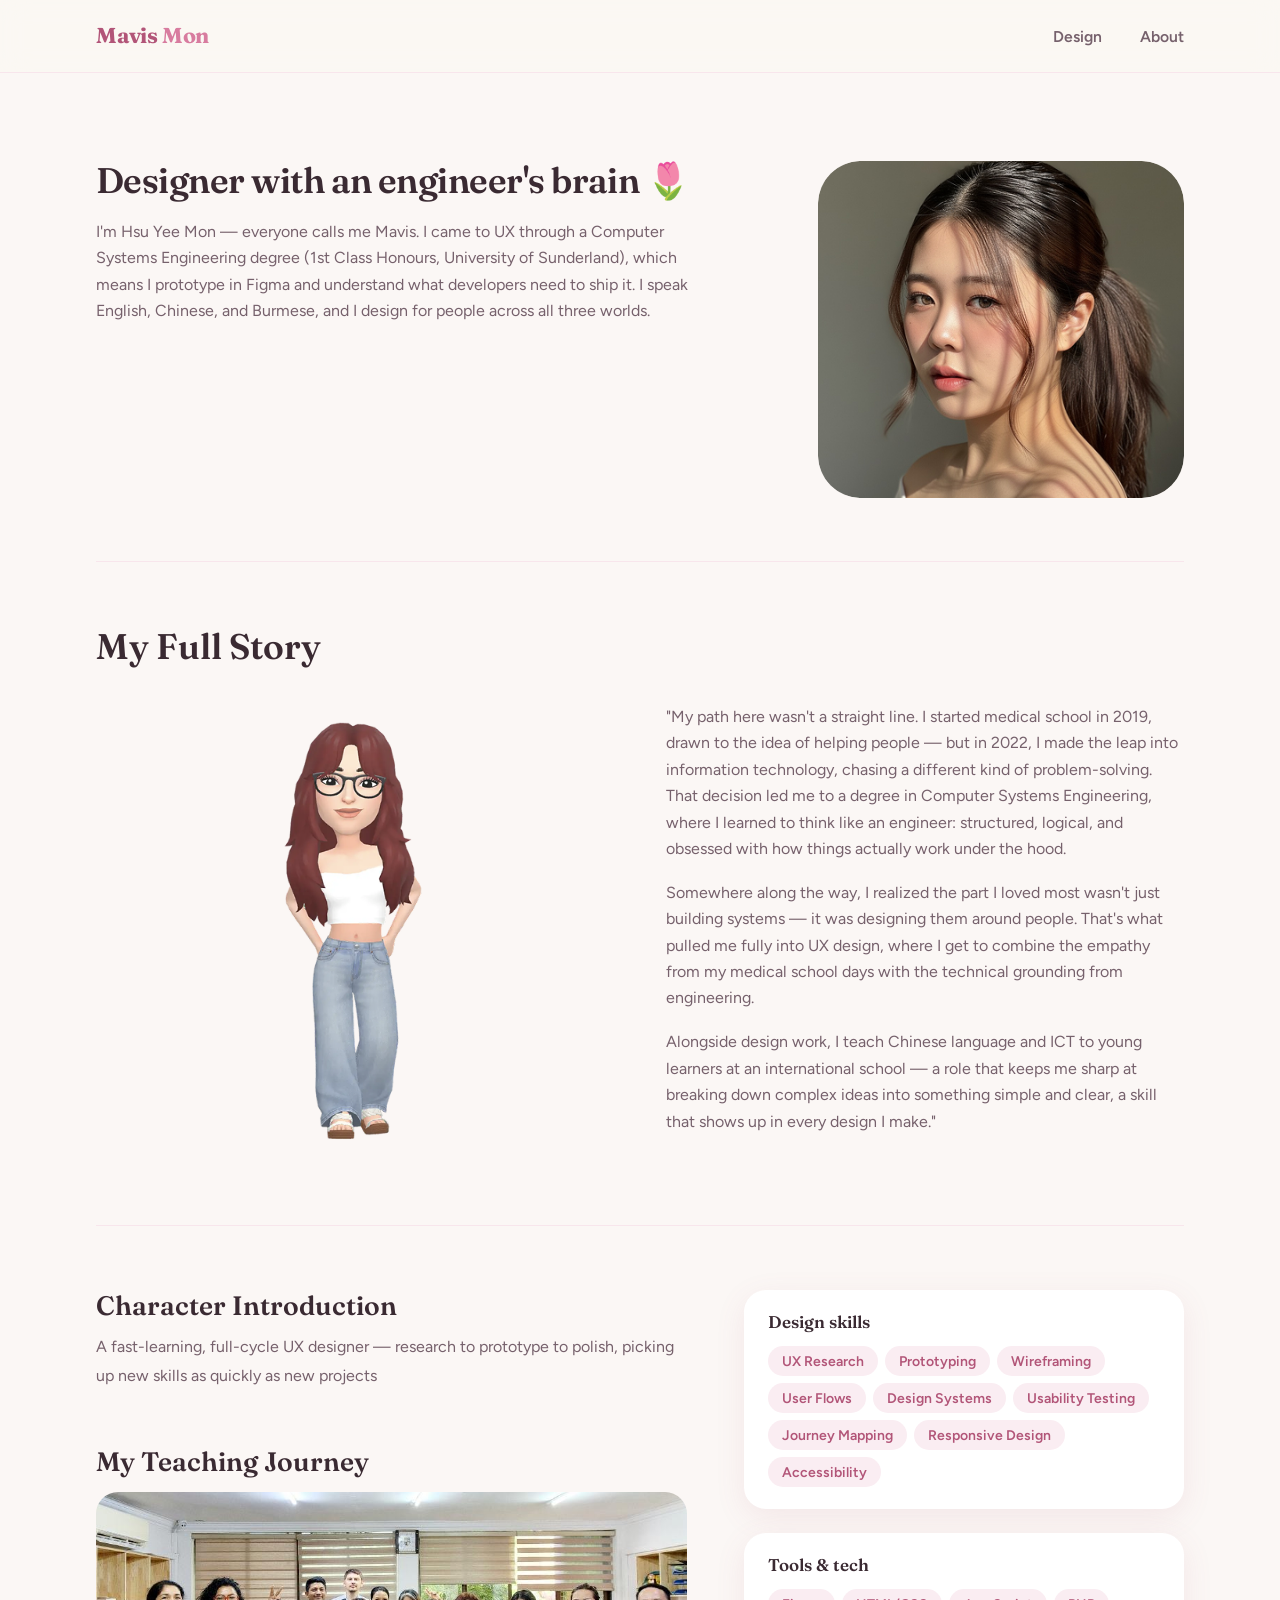
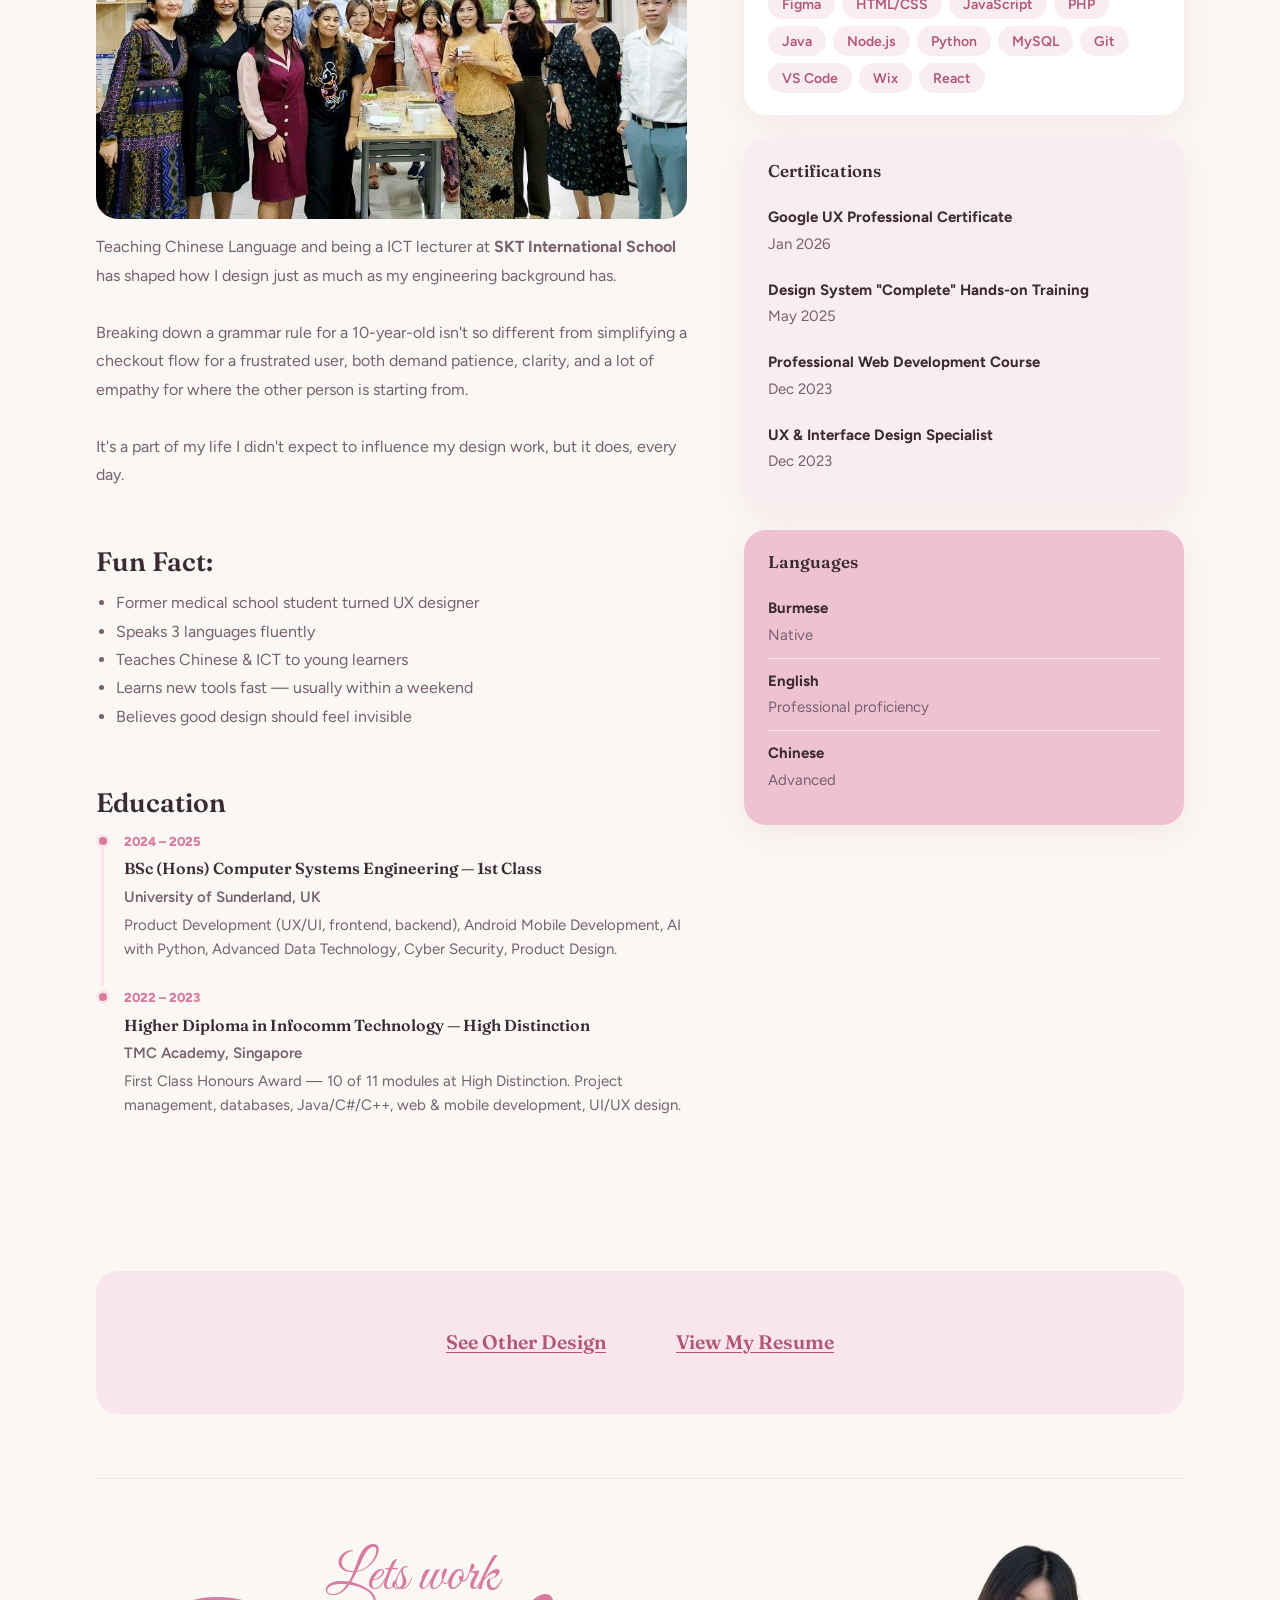
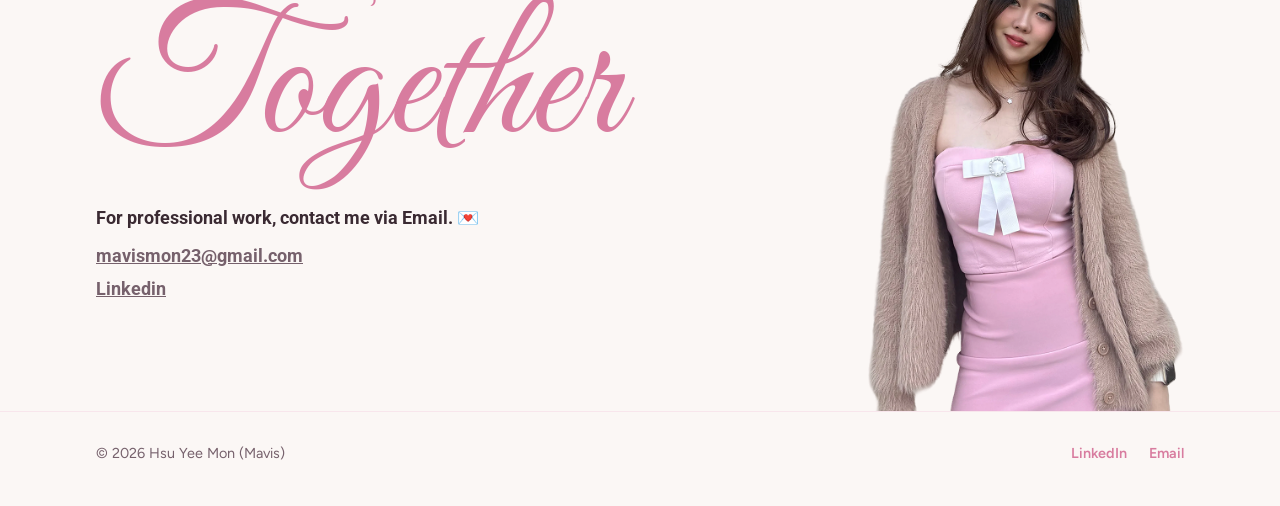
==== about.html @ c31c1e3d "Initial commit of portfolio site Case studies for Daily Bloom, GDS apprenticeship, K-popper Palace, " ====
<!DOCTYPE html>
<html lang="en">
<head>
<meta charset="UTF-8">
<meta name="viewport" content="width=device-width, initial-scale=1">
<title>About — Hsu Yee Mon (Mavis)</title>
<meta name="description" content="The full story of Hsu Yee Mon (Mavis) — a UX designer with an engineer's brain who teaches Chinese and ICT and designs for people across three languages.">
<link rel="preconnect" href="https://fonts.googleapis.com">
<link rel="preconnect" href="https://fonts.gstatic.com" crossorigin>
<link href="https://fonts.googleapis.com/css2?family=Fraunces:opsz,wght@9..144,500;9..144,600;9..144,700&family=Figtree:wght@400;500;600;700;800&family=Roboto:wght@400;700&family=Pinyon+Script&family=Great+Vibes&display=swap" rel="stylesheet">
<link rel="stylesheet" href="style.css">
<style>
/* ── tokens ───────────────────────────────────────── */
:root {
  --rose:       #D87C9F;
  --rose-dark:  #B25578;
  --rose-soft:  #F8E6EC;
  --rose-pale:  #FAEDF2;
  --rose-mid:   #EFC2D3;
  --ink:        #3A2A32;
  --muted:      #76616C;
  --cream:      #FBF7F5;
}
body { background: var(--cream); }

/* ── layout wrapper — matches nav-inner padding ───── */
.aw { max-width: 1440px; margin: 0 auto; padding: 0 96px; }
@media (max-width: 900px) { .aw { padding-left: 40px; padding-right: 40px; } }
@media (max-width: 640px) { .aw { padding-left: 22px; padding-right: 22px; } }

/* ── hero ─────────────────────────────────────────── */
.hero {
  display: grid;
  grid-template-columns: 1fr auto;
  gap: clamp(28px, 5vw, 72px);
  align-items: start;
  padding: clamp(40px, 7vw, 88px) 0 clamp(36px, 5vw, 64px);
}
.hero h1 {
  font-family: Fraunces, serif;
  font-size: clamp(1.4rem, 2.78vw, 2.5rem); /* reduced one step: 40px */
  font-weight: 600;
  color: var(--ink);
  line-height: 1.12;
  margin: 0 0 18px;
}
.hero p {
  font-family: Figtree, sans-serif;
  font-size: clamp(0.9375rem, 1.25vw, 1.125rem); /* Figma: 18px */
  color: var(--muted);
  line-height: 1.65;
  max-width: 600px;
  margin: 0;
}
.hero-photo img {
  width: clamp(180px, 28.6vw, 412px); /* Figma: 412px */
  aspect-ratio: 412/379;
  object-fit: cover;
  object-position: center top;
  border-radius: clamp(20px, 3.33vw, 48px); /* Figma: 48px */
  display: block;
}

/* ── story ────────────────────────────────────────── */
.story {
  border-top: 1px solid var(--rose-soft);
  padding: clamp(36px, 5vw, 64px) 0;
}
.story h2 {
  font-family: Fraunces, serif;
  font-size: clamp(1.4rem, 2.78vw, 2.5rem); /* matches hero h1: 40px */
  font-weight: 600;
  color: var(--ink);
  margin: 0 0 clamp(20px, 3vw, 36px);
}
.story-body {
  display: grid;
  grid-template-columns: 1fr 1fr;
  gap: clamp(24px, 4vw, 60px);
  align-items: start;
}
.story-quote {
  font-family: Figtree, sans-serif;
  font-size: clamp(0.9375rem, 1.25vw, 1.125rem); /* Figma: 18px */
  color: var(--muted);
  line-height: 1.65;
}
.story-quote p { margin: 0 0 1.1em; }
.story-quote p:last-child { margin: 0; }
.story-avatar { display: flex; justify-content: center; }
.story-avatar img { width: 100%; max-width: 380px; object-fit: contain; }

/* ── two-col main ─────────────────────────────────── */
.main-cols {
  display: grid;
  grid-template-columns: 1fr 440px; /* Figma: sidebar cards 440px wide */
  gap: clamp(28px, 4.44vw, 64px);  /* Figma: ~64px gap */
  padding: clamp(36px, 5vw, 64px) 0;
  border-top: 1px solid var(--rose-soft);
  align-items: start;
}
.left-col  { display: flex; flex-direction: column; gap: clamp(32px, 4.5vw, 56px); }
.right-col { display: flex; flex-direction: column; gap: clamp(16px, 2vw, 24px); }

/* ── section headings & body ──────────────────────── */
.sh {
  font-family: Fraunces, serif;
  font-size: clamp(1.25rem, 2.08vw, 1.875rem); /* Figma: 30px */
  font-weight: 600;
  color: var(--ink);
  margin: 0 0 12px;
}
.sb {
  font-family: Figtree, sans-serif;
  font-size: clamp(0.9375rem, 1.25vw, 1.125rem); /* Figma: 18px */
  color: var(--muted);
  line-height: 1.78; /* Figma: line-height 32px / 18px = 1.78 */
}

/* ── teaching photo ───────────────────────────────── */
.teach-img {
  width: 100%;
  aspect-ratio: 736/408;
  object-fit: cover;
  border-radius: 22px;
  display: block;
  margin: 14px 0;
}

/* ── fun fact list ────────────────────────────────── */
.fun-list {
  margin: 0; padding-left: 20px; list-style: disc;
  font-family: Figtree, sans-serif;
  font-size: clamp(0.9375rem, 1.25vw, 1.125rem); /* Figma: 18px */
  color: var(--muted);
  line-height: 1.78;
}

/* ── education timeline ───────────────────────────── */
.tl { display: flex; flex-direction: column; }
.tl-row { display: flex; gap: 14px; position: relative; }
.tl-row:not(:last-child)::before {
  content: '';
  position: absolute;
  left: 5px; top: 14px;
  width: 3px; bottom: 0;
  background: var(--rose-soft);
  border-radius: 2px;
}
.tl-dot {
  flex-shrink: 0;
  width: 14px; height: 14px;
  margin-top: 3px;
  background: var(--rose);
  border: 3px solid var(--rose-soft);
  border-radius: 50%;
}
.tl-body { padding-bottom: 26px; }
.tl-year   { font-family: Figtree, sans-serif; font-size: 0.8125rem; font-weight: 800; color: var(--rose); margin-bottom: 3px; } /* Figma: 13px */
.tl-title  { font-family: Fraunces, serif; font-size: clamp(0.9375rem, 1.25vw, 1.125rem); font-weight: 600; color: var(--ink); margin-bottom: 3px; } /* Figma: 18px */
.tl-school { font-family: Figtree, sans-serif; font-size: 0.9375rem; font-weight: 600; color: var(--muted); margin-bottom: 3px; } /* Figma: 15px */
.tl-desc   { font-family: Figtree, sans-serif; font-size: 0.9375rem; color: var(--muted); line-height: 1.62; } /* Figma: 15px */

/* ── sidebar cards ────────────────────────────────── */
.card {
  background: #fff;
  box-shadow: 0 8px 30px rgba(178,85,120,.10);
  border-radius: 22px;
  padding: 22px 24px;
}
.card.pale { background: var(--rose-pale); }
.card.mid  { background: var(--rose-mid); }
.card h3 {
  font-family: Fraunces, serif;
  font-size: 1.0625rem; /* Figma: 17px */
  font-weight: 600;
  color: var(--ink); margin: 0 0 14px;
}
.chips { display: flex; flex-wrap: wrap; gap: 7px; }
.chip {
  background: var(--rose-pale);
  color: var(--rose-dark);
  font-family: Figtree, sans-serif;
  font-size: 0.875rem; /* Figma: 14px */
  font-weight: 600;
  padding: 6px 14px; border-radius: 999px;
  height: 30px; display: flex; align-items: center;
}
.card.pale .chip { background: #fff; }
.card.mid  .chip { background: rgba(255,255,255,.55); }
.clist { display: flex; flex-direction: column; }
.clist-item { padding: 10px 0; }
.clist-item:not(:last-child) { border-bottom: 1px solid var(--rose-soft); }
.clist-item .ct { font-family: Figtree, sans-serif; font-size: 0.9375rem; font-weight: 700; color: var(--ink); margin-bottom: 2px; } /* Figma: 15px */
.clist-item .cs { font-family: Figtree, sans-serif; font-size: 0.9375rem; color: var(--muted); } /* Figma: 15px */

/* ── CTA banner — Figma: underlined links, no pill buttons ── */
.cta-banner {
  display: flex; flex-wrap: wrap;
  align-items: center; justify-content: center;
  gap: clamp(32px, 5.49vw, 79px); /* Figma: 79px gap */
  background: var(--rose-soft);
  border-radius: 22px;
  padding: clamp(40px, 4.31vw, 62px) clamp(22px, 4vw, 48px); /* Figma: 62px top/bottom */
  margin: clamp(36px, 5vw, 64px) 0;
}
.cta-banner a {
  font-family: Fraunces, serif;
  font-size: clamp(1.125rem, 1.53vw, 1.375rem); /* Figma: 22px */
  font-weight: 600;
  color: var(--rose-dark);
  text-decoration: underline;
  text-underline-offset: 3px;
}
.cta-banner a:hover { opacity: .75; }

/* ── together ─────────────────────────────────────── */
.together {
  border-top: 1px solid var(--rose-soft);
  padding: clamp(36px, 5vw, 64px) 0 0;
  display: grid;
  grid-template-columns: 1fr auto;
  gap: clamp(28px, 4vw, 60px);
  align-items: start;
}
.tg-text { position: relative; min-width: 0; overflow: hidden; }
.tg-headline {
  line-height: 1;
  margin: 0 0 clamp(24px, 2.5vw, 40px);
}
/* Figma: "Lets work" at x=354, "Together" at x=94 → indent = (354-94)/1440 = 18vw */
.tg-sub {
  font-family: 'Great Vibes', 'Pinyon Script', cursive;
  font-size: clamp(2rem, 4.44vw, 4rem); /* Figma: 64px */
  color: var(--rose);
  display: block;
  margin-left: clamp(1.5rem, 18vw, 16rem);
  line-height: 1.2;
}
.tg-script {
  font-family: 'Great Vibes', 'Pinyon Script', cursive;
  font-size: clamp(4rem, 13.89vw, 12.5rem); /* Figma: 200px */
  color: var(--rose);
  display: block;
  line-height: 0.9;
}
.tg-label {
  font-family: Roboto, sans-serif;
  font-size: clamp(1rem, 1.39vw, 1.25rem); /* Figma: 20px */
  font-weight: 700; color: var(--ink); margin-bottom: 8px;
}
.tg-links { display: flex; flex-direction: column; gap: 4px; }
.tg-links a {
  font-family: Roboto, sans-serif;
  font-size: clamp(1rem, 1.39vw, 1.25rem); /* Figma: 20px */
  font-weight: 700; color: var(--muted); text-decoration: underline;
}
.tg-img { display: flex; align-items: flex-start; }
/* height-based so photo never taller than viewport; ratio 793:1057, width auto */
.tg-img img { height: clamp(320px, 52vh, 520px); width: auto; object-fit: contain; display: block; }

/* ── breakpoints ──────────────────────────────────── */
@media (max-width: 1100px) {
  .main-cols { grid-template-columns: 1fr 380px; }
}
@media (max-width: 1000px) {
  .main-cols { grid-template-columns: 1fr; }
  .right-col { flex-direction: row; flex-wrap: wrap; }
  .right-col .card { flex: 1 1 260px; }
}
@media (max-width: 760px) {
  .hero { grid-template-columns: 1fr; }
  .hero-photo { display: flex; justify-content: center; order: -1; }
  .hero-photo img { width: clamp(160px, 58vw, 260px); }
  .story-body { grid-template-columns: 1fr; }
  .story-avatar { display: flex; order: -1; }
  .story-avatar img { max-width: 220px; }
  .together { grid-template-columns: 1fr; justify-items: center; text-align: center; }
  .tg-img { display: flex; justify-content: center; }
  .tg-img img { height: auto; width: clamp(200px, 60vw, 320px); }
  .tg-sub { margin-left: 0; }
}
@media (max-width: 500px) {
  .right-col { flex-direction: column; }
  .cta-banner { flex-direction: column; gap: 20px; }
}
</style>
</head>
<body>

    <nav>
      <div class="nav-inner">
        <a class="nav-logo" href="index.html">Mavis <span>Mon</span></a>
        <ul class="nav-links">
          <li><a href="design.html">Design</a></li>
          <li><a href="about.html">About</a></li>
        </ul>
      </div>
    </nav>

<main>
<div class="aw">

  <!-- Hero -->
  <section class="hero">
    <div class="hero-text">
      <h1>Designer with an engineer's brain 🌷</h1>
      <p>I'm Hsu Yee Mon — everyone calls me Mavis. I came to UX through a Computer Systems Engineering degree (1st Class Honours, University of Sunderland), which means I prototype in Figma and understand what developers need to ship it. I speak English, Chinese, and Burmese, and I design for people across all three worlds.</p>
    </div>
    <div class="hero-photo">
      <img src="images/about/portrait.jpg" alt="Portrait of Hsu Yee Mon (Mavis)">
    </div>
  </section>

  <!-- My Full Story -->
  <section class="story">
    <h2>My Full Story</h2>
    <div class="story-body">
      <div class="story-avatar">
        <img src="images/about/avatar.png" alt="Illustrated avatar of Mavis">
      </div>
      <div class="story-quote">
        <p>"My path here wasn't a straight line. I started medical school in 2019, drawn to the idea of helping people — but in 2022, I made the leap into information technology, chasing a different kind of problem-solving. That decision led me to a degree in Computer Systems Engineering, where I learned to think like an engineer: structured, logical, and obsessed with how things actually work under the hood.</p>
        <p>Somewhere along the way, I realized the part I loved most wasn't just building systems — it was designing them around people. That's what pulled me fully into UX design, where I get to combine the empathy from my medical school days with the technical grounding from engineering.</p>
        <p>Alongside design work, I teach Chinese language and ICT to young learners at an international school — a role that keeps me sharp at breaking down complex ideas into something simple and clear, a skill that shows up in every design I make."</p>
      </div>
    </div>
  </section>

  <!-- Main two-col content -->
  <div class="main-cols">

    <!-- Left column -->
    <div class="left-col">

      <div>
        <h2 class="sh">Character Introduction</h2>
        <p class="sb">A fast-learning, full-cycle UX designer — research to prototype to polish, picking up new skills as quickly as new projects</p>
      </div>

      <div>
        <h2 class="sh">My Teaching Journey</h2>
        <img class="teach-img" src="images/about/teaching.jpg" alt="Mavis with colleagues at SKT International School">
        <p class="sb">Teaching Chinese Language and being a ICT lecturer at <strong>SKT International School</strong> has shaped how I design just as much as my engineering background has.<br><br>Breaking down a grammar rule for a 10-year-old isn't so different from simplifying a checkout flow for a frustrated user, both demand patience, clarity, and a lot of empathy for where the other person is starting from.<br><br>It's a part of my life I didn't expect to influence my design work, but it does, every day.</p>
      </div>

      <div>
        <h2 class="sh">Fun Fact:</h2>
        <ul class="fun-list">
          <li>Former medical school student turned UX designer</li>
          <li>Speaks 3 languages fluently</li>
          <li>Teaches Chinese &amp; ICT to young learners</li>
          <li>Learns new tools fast — usually within a weekend</li>
          <li>Believes good design should feel invisible</li>
        </ul>
      </div>

      <div>
        <h2 class="sh">Education</h2>
        <div class="tl">
          <div class="tl-row">
            <div class="tl-dot"></div>
            <div class="tl-body">
              <div class="tl-year">2024 – 2025</div>
              <div class="tl-title">BSc (Hons) Computer Systems Engineering — 1st Class</div>
              <div class="tl-school">University of Sunderland, UK</div>
              <div class="tl-desc">Product Development (UX/UI, frontend, backend), Android Mobile Development, AI with Python, Advanced Data Technology, Cyber Security, Product Design.</div>
            </div>
          </div>
          <div class="tl-row">
            <div class="tl-dot"></div>
            <div class="tl-body">
              <div class="tl-year">2022 – 2023</div>
              <div class="tl-title">Higher Diploma in Infocomm Technology — High Distinction</div>
              <div class="tl-school">TMC Academy, Singapore</div>
              <div class="tl-desc">First Class Honours Award — 10 of 11 modules at High Distinction. Project management, databases, Java/C#/C++, web &amp; mobile development, UI/UX design.</div>
            </div>
          </div>
        </div>
      </div>

    </div><!-- /left-col -->

    <!-- Right sidebar -->
    <div class="right-col">

      <div class="card">
        <h3>Design skills</h3>
        <div class="chips">
          <span class="chip">UX Research</span>
          <span class="chip">Prototyping</span>
          <span class="chip">Wireframing</span>
          <span class="chip">User Flows</span>
          <span class="chip">Design Systems</span>
          <span class="chip">Usability Testing</span>
          <span class="chip">Journey Mapping</span>
          <span class="chip">Responsive Design</span>
          <span class="chip">Accessibility</span>
        </div>
      </div>

      <div class="card">
        <h3>Tools &amp; tech</h3>
        <div class="chips">
          <span class="chip">Figma</span>
          <span class="chip">HTML/CSS</span>
          <span class="chip">JavaScript</span>
          <span class="chip">PHP</span>
          <span class="chip">Java</span>
          <span class="chip">Node.js</span>
          <span class="chip">Python</span>
          <span class="chip">MySQL</span>
          <span class="chip">Git</span>
          <span class="chip">VS Code</span>
          <span class="chip">Wix</span>
          <span class="chip">React</span>
        </div>
      </div>

      <div class="card pale">
        <h3>Certifications</h3>
        <div class="clist">
          <div class="clist-item">
            <div class="ct">Google UX Professional Certificate</div>
            <div class="cs">Jan 2026</div>
          </div>
          <div class="clist-item">
            <div class="ct">Design System "Complete" Hands-on Training</div>
            <div class="cs">May 2025</div>
          </div>
          <div class="clist-item">
            <div class="ct">Professional Web Development Course</div>
            <div class="cs">Dec 2023</div>
          </div>
          <div class="clist-item">
            <div class="ct">UX &amp; Interface Design Specialist</div>
            <div class="cs">Dec 2023</div>
          </div>
        </div>
      </div>

      <div class="card mid">
        <h3>Languages</h3>
        <div class="clist">
          <div class="clist-item">
            <div class="ct">Burmese</div>
            <div class="cs">Native</div>
          </div>
          <div class="clist-item">
            <div class="ct">English</div>
            <div class="cs">Professional proficiency</div>
          </div>
          <div class="clist-item">
            <div class="ct">Chinese</div>
            <div class="cs">Advanced</div>
          </div>
        </div>
      </div>

    </div><!-- /right-col -->

  </div><!-- /main-cols -->

  <!-- CTA banner -->
  <div class="cta-banner">
    <a href="design.html">See Other Design</a>
    <a href="https://drive.google.com/file/d/1xtQVW304RGPcJEKEEuNn48uA0tBTxAdx/view?usp=sharing" target="_blank" rel="noopener">View My Resume</a>
  </div>

  <!-- Together / contact -->
  <section class="together">
    <div class="tg-text">
      <div class="tg-headline">
        <span class="tg-sub">Lets work</span>
        <span class="tg-script">Together</span>
      </div>
      <p class="tg-label">For professional work, contact me via Email. 💌</p>
      <div class="tg-links">
        <a href="mailto:mavismon23@gmail.com">mavismon23@gmail.com</a>
        <a href="https://www.linkedin.com/in/hsuyeemon/" target="_blank" rel="noopener">Linkedin</a>
      </div>
    </div>
    <div class="tg-img">
      <img src="images/about/together-crop.png" alt="Mavis">
    </div>
  </section>

</div><!-- /aw -->
</main>

<footer>
  <div class="footer-inner">
    <span>© 2026 Hsu Yee Mon (Mavis)</span>
    <span>
      <a href="https://www.linkedin.com/in/hsuyeemon/">LinkedIn</a>
      <a href="mailto:mavismon23@gmail.com">Email</a>
    </span>
  </div>
</footer>

    <script src="reveal.js" defer></script>
</body>
</html>
---- style.css ----
/* ============================================
   Hsu Yee Mon (Mavis) — Portfolio
   Cream & nude theme · Fraunces + Figtree
   ============================================ */

:root {
  --bg: #fbf7f5; /* warm cream */
  --bg-soft: #f7ecee; /* soft blush */
  --card: #ffffff;
  --ink: #3a2a32; /* deep plum-brown */
  --ink-soft: #76616c; /* muted mauve text */
  --primary: #d87c9f; /* soft pink */
  --primary-dark: #b25578;
  --accent: #efc2d3; /* pale rose */
  --accent-soft: #f8e6ec;
  --pill: #faedf2;
  --radius: 22px;
  --shadow: 0 8px 30px rgba(178, 85, 120, 0.1);
  --shadow-hover: 0 14px 40px rgba(178, 85, 120, 0.18);
  --pad: clamp(28px, 6vw, 96px);
}

* {
  margin: 0;
  padding: 0;
  box-sizing: border-box;
}

html {
  scroll-behavior: smooth;
}

body {
  font-family:
    "Figtree",
    -apple-system,
    sans-serif;
  background: var(--bg);
  color: var(--ink);
  line-height: 1.65;
  font-size: 17px;
}

h1,
h2,
h3,
h4 {
  font-family: "Fraunces", Georgia, serif;
  line-height: 1.18;
  font-weight: 600;
}

a {
  color: var(--primary);
  text-decoration: none;
}

.container {
  max-width: 1440px;
  margin: 0 auto;
  padding: 0 96px;
}
.now-strip h4 {
  font-size: 1.15rem !important;
  margin-bottom: 10px !important;
}

/* ---------- Nav ---------- */
nav {
  position: sticky;
  top: 0;
  z-index: 100;
  background: rgba(251, 248, 243, 0.82);
  backdrop-filter: blur(14px);
  border-bottom: 1px solid var(--accent-soft);
}
.nav-inner {
  max-width: 1440px;
  margin: 0 auto;
  padding: 18px 96px;
  display: flex;
  justify-content: space-between;
  align-items: center;
}
.nav-logo {
  font-family: "Fraunces", Georgia, serif;
  font-weight: 700;
  font-size: 1.35rem;
  color: var(--primary-dark);
  letter-spacing: -0.01em;
}
.nav-logo span {
  color: var(--primary);
}
.nav-links {
  display: flex;
  gap: 38px;
  list-style: none;
}
.nav-links a {
  display: inline-block;
  color: var(--ink-soft);
  font-weight: 600;
  font-size: 0.98rem;
  transition: color 0.2s;
}
.nav-links a:hover {
  color: var(--primary-dark);
}
.nav-links a.active {
  color: var(--primary-dark);
}

/* ---------- Hero ---------- */
.hero {
  padding-top: 100px;
  padding-bottom: 70px;
  text-align: left;
}
.hero .eyebrow {
  display: inline-block;
  background: var(--pill);
  color: var(--primary-dark);
  padding: 6px 16px;
  border-radius: 999px;
  font-weight: 700;
  font-size: 0.85rem;
  margin-bottom: 22px;
  letter-spacing: 0.04em;
}
.hero h1 {
  font-size: clamp(2.6rem, 6vw, 4.4rem);
  font-weight: 600;
  margin-bottom: 20px;
  letter-spacing: -0.015em;
}
.hero h1 .flower {
  color: var(--primary);
}
.hero p.lead {
  max-width: 1250px;
  font-size: 1.18rem;
  color: var(--ink-soft);
  margin-bottom: 30px;
}
.hero .cta-row {
  display: flex;
  gap: 14px;
  flex-wrap: wrap;
}

.btn {
  display: inline-block;
  padding: 13px 28px;
  border-radius: 999px;
  font-weight: 700;
  font-size: 0.95rem;
  transition: all 0.2s;
}
.btn-primary {
  background: var(--primary);
  color: #fff;
}
.btn-primary:hover {
  background: var(--primary-dark);
  transform: translateY(-2px);
}
.btn-ghost {
  border: 2px solid var(--accent);
  color: var(--primary-dark);
}
.btn-ghost:hover {
  background: var(--accent-soft);
}

/* ---------- Now strip ---------- */
.now-strip {
  background: var(--bg-soft);
  border-radius: var(--radius);
  padding: 30px 36px;
  margin: 10px 0 70px;
  display: grid;
  grid-template-columns: repeat(auto-fit, minmax(260px, 1fr));
  gap: 24px;
}
.now-strip h4 {
  font-family: "Figtree", sans-serif;
  font-size: 0.8rem;
  text-transform: uppercase;
  letter-spacing: 0.1em;
  color: var(--primary);
  margin-bottom: 8px;
  font-weight: 800;
}
.now-strip p {
  font-size: 0.95rem;
  color: var(--ink-soft);
}
.now-strip strong {
  color: var(--ink);
}

/* ---------- Section headings ---------- */
section {
  padding: 30px 0 60px;
}
.section-title {
  font-size: 1.9rem;
  font-weight: 600;
  margin-bottom: 8px;
}
.section-sub {
  color: var(--ink-soft);
  margin-bottom: 36px;
  max-width: 620px;
}

/* ---------- Project cards ---------- */
.project-grid {
  display: grid;
  grid-template-columns: 1fr 1fr;
  gap: 32px;
}
@media (max-width: 760px) {
  .project-grid {
    grid-template-columns: 1fr;
  }
}

.project-card {
  background: var(--card);
  border-radius: var(--radius);
  overflow: hidden;
  box-shadow: var(--shadow);
  transition:
    transform 0.25s,
    box-shadow 0.25s;
  display: flex;
  flex-direction: column;
  color: var(--ink);
}
.project-card:hover {
  transform: translateY(-6px);
  box-shadow: var(--shadow-hover);
}

.project-thumb {
  height: 220px;
  display: flex;
  align-items: center;
  justify-content: center;
  font-family: "Fraunces", Georgia, serif;
  font-weight: 700;
  font-size: 1.6rem;
  color: #fff;
  text-align: center;
  padding: 0 24px;
}
.thumb-tui {
  background: linear-gradient(135deg, #1e5c8a, #5bb7e0);
}
.thumb-yowza {
  background: linear-gradient(135deg, #ff6dc0, #102c5c);
}
.thumb-kpop {
  background: linear-gradient(135deg, #845ec2, #ff5c8a);
}
.thumb-lloyds {
  background: linear-gradient(135deg, #8fa98f, #bccdb9);
}
.thumb-nestly {
  background: linear-gradient(135deg, #d88aa5, #f0cbd8);
}
.thumb-bloom {
  background: linear-gradient(135deg, #9aa68b, #c4cdb4);
}
.thumb-gds {
  background: linear-gradient(135deg, #7a5c6b, #a8889a);
}
.project-thumb.has-img {
  padding: 0;
  overflow: hidden;
  height: auto;
}
.project-thumb.has-img img {
  width: 100%;
  height: auto;
  display: block;
}

.project-body {
  padding: 26px 30px 30px;
  flex: 1;
  display: flex;
  flex-direction: column;
}
.project-tags {
  display: flex;
  gap: 8px;
  flex-wrap: wrap;
  margin-bottom: 14px;
}
.tag {
  background: var(--pill);
  color: var(--primary-dark);
  font-size: 0.75rem;
  font-weight: 700;
  padding: 4px 12px;
  border-radius: 999px;
}
.project-body h3 {
  font-size: 1.25rem;
  margin-bottom: 6px;
}
.project-meta {
  font-size: 0.85rem;
  color: var(--primary);
  font-weight: 700;
  margin-bottom: 12px;
}
.project-body p {
  font-size: 0.95rem;
  color: var(--ink-soft);
  flex: 1;
}
.project-link {
  margin-top: 18px;
  font-weight: 700;
  font-size: 0.95rem;
}
.project-link:hover {
  text-decoration: underline;
}

/* ---------- Logos / previously ---------- */
.logo-row {
  display: flex;
  flex-wrap: wrap;
  gap: 14px;
  align-items: center;
}
.logo-chip {
  background: var(--card);
  border: 1px solid var(--accent-soft);
  padding: 10px 22px;
  border-radius: 14px;
  font-weight: 700;
  color: var(--ink-soft);
  font-size: 0.95rem;
}

/* ---------- About page ---------- */
.about-grid {
  display: grid;
  grid-template-columns: 1.2fr 0.8fr;
  gap: clamp(32px, 4vw, 64px);
  align-items: start;
}
@media (max-width: 760px) {
  .about-grid {
    grid-template-columns: 1fr;
  }
}

.timeline {
  border-left: 3px solid var(--accent-soft);
  padding-left: 28px;
}
.timeline-item {
  position: relative;
  padding-bottom: 34px;
}
.timeline-item::before {
  content: "";
  position: absolute;
  left: -37px;
  top: 6px;
  width: 14px;
  height: 14px;
  border-radius: 50%;
  background: var(--primary);
  border: 3px solid var(--accent-soft);
}
.timeline-item .when {
  font-size: 0.82rem;
  font-weight: 700;
  color: var(--primary);
  letter-spacing: 0.04em;
}
.timeline-item h3 {
  font-size: 1.12rem;
  margin: 4px 0 2px;
}
.timeline-item .where {
  color: var(--ink-soft);
  font-weight: 600;
  font-size: 0.95rem;
  margin-bottom: 8px;
}
.timeline-item p {
  font-size: 0.95rem;
  color: var(--ink-soft);
}

.side-card {
  background: var(--card);
  border-radius: var(--radius);
  box-shadow: var(--shadow);
  padding: 28px;
  margin-bottom: 24px;
}
.side-card h3 {
  font-size: 1.08rem;
  margin-bottom: 16px;
}
.skill-pills {
  display: flex;
  flex-wrap: wrap;
  gap: 8px;
}
.skill-pills span {
  background: var(--pill);
  color: var(--primary-dark);
  padding: 6px 14px;
  border-radius: 999px;
  font-size: 0.85rem;
  font-weight: 600;
}
.side-card ul {
  list-style: none;
}
.side-card li {
  padding: 8px 0;
  border-bottom: 1px solid var(--accent-soft);
  font-size: 0.92rem;
  color: var(--ink-soft);
}
.side-card li:last-child {
  border-bottom: none;
}
.side-card li strong {
  color: var(--ink);
  display: block;
}

/* ---------- About: redesigned ---------- */
.about-hero {
  display: grid;
  grid-template-columns: 1.25fr 0.75fr;
  gap: clamp(28px, 5vw, 64px);
  align-items: center;
  padding-bottom: 40px;
}
.about-hero-text h1 {
  font-size: clamp(2rem, 3.6vw, 3rem);
  margin-bottom: 18px;
}
.about-hero-photo img {
  display: block;
  width: 100%;
  max-width: 412px;
  aspect-ratio: 412 / 379;
  object-fit: cover;
  border-radius: 40px;
  box-shadow: var(--shadow);
  margin-left: auto;
}
.fullstory-title {
  font-size: clamp(2rem, 3.6vw, 3rem);
  margin-bottom: 4px;
}
@media (max-width: 760px) {
  .about-hero {
    grid-template-columns: 1fr;
  }
  .about-hero-photo img {
    max-width: 280px;
    margin: 0 auto;
  }
}

.story-block {
  display: grid;
  grid-template-columns: 210px 1fr;
  gap: 34px;
  align-items: start;
  margin-top: 26px;
}
.story-avatar img {
  display: block;
  width: 100%;
  border-radius: 18px;
}
.story-text p {
  color: var(--ink-soft);
  margin-bottom: 16px;
}
.story-text p:last-child {
  margin-bottom: 0;
}
@media (max-width: 640px) {
  .story-block {
    grid-template-columns: 1fr;
  }
  .story-avatar img {
    max-width: 200px;
    margin: 0 auto;
  }
}

.teaching-block {
  margin-top: 24px;
}
.teaching-block img {
  display: block;
  width: 100%;
  max-width: 736px;
  aspect-ratio: 736 / 408;
  object-fit: cover;
  border-radius: var(--radius);
  box-shadow: var(--shadow);
  margin-bottom: 22px;
  border: 1px solid var(--accent-soft);
}
.teaching-block p {
  color: var(--ink-soft);
  margin-bottom: 14px;
}
.teaching-block p:last-child {
  margin-bottom: 0;
}

.fun-facts {
  list-style: none;
  margin-top: 18px;
}
.fun-facts li {
  position: relative;
  padding: 7px 0 7px 28px;
  color: var(--ink-soft);
  font-size: 0.98rem;
}
.fun-facts li::before {
  content: "🌷";
  position: absolute;
  left: 0;
  top: 7px;
  font-size: 0.85rem;
}

.lang-card {
  background: linear-gradient(160deg, var(--accent), var(--accent-soft));
}
.lang-card li {
  border-bottom-color: rgba(255, 255, 255, 0.55);
}

.about-cta {
  background: var(--accent-soft);
  border-radius: var(--radius);
  padding: 56px 30px;
  margin: 30px 0 70px;
  display: flex;
  gap: clamp(40px, 7vw, 90px);
  justify-content: center;
  align-items: center;
  flex-wrap: wrap;
}
.about-cta a {
  font-family: "Fraunces", Georgia, serif;
  font-weight: 600;
  font-size: clamp(1.2rem, 2vw, 1.4rem);
  color: var(--primary-dark);
}
.about-cta a:hover {
  color: var(--primary);
}

/* Lets work together */
.together-section {
  padding: 30px 0 50px;
}
.together-inner {
  display: grid;
  grid-template-columns: 1.3fr 0.7fr;
  gap: 40px;
  align-items: end;
}
.together-head {
  line-height: 0.9;
  margin-bottom: 26px;
  font-family: "Great Vibes", cursive;
}
.together-head .t-small {
  display: block;
  font-family: "Great Vibes", cursive;
  font-weight: 400;
  font-size: clamp(2.6rem, 5.5vw, 4rem);
  color: var(--primary);
  margin-left: 1.6em;
  line-height: 1;
}
.together-head .t-big {
  display: block;
  font-family: "Great Vibes", cursive;
  font-weight: 400;
  font-size: clamp(5.5rem, 16vw, 12.5rem);
  color: var(--primary);
  letter-spacing: 0.01em;
  margin-top: -0.22em;
}
.together-contact {
  font-weight: 700;
  color: var(--ink);
  margin-bottom: 6px;
}
.together-text p {
  margin-bottom: 4px;
}
.together-photo img {
  display: block;
  width: 100%;
  max-width: 420px;
  margin: 0 auto;
}
@media (max-width: 760px) {
  .together-inner {
    grid-template-columns: 1fr;
  }
  .together-photo img {
    max-width: 240px;
  }
}

/* ---------- Case study pages ---------- */
.case-hero {
  padding: 100px 0 56px;
}
.case-hero .tag {
  margin-bottom: 16px;
  display: inline-block;
}
.case-hero h1 {
  font-size: clamp(2rem, 4.5vw, 3.1rem);
  margin-bottom: 14px;
  max-width: 900px;
  letter-spacing: -0.01em;
}
.case-hero p.lead {
  font-size: 1.12rem;
  color: var(--ink-soft);
  max-width: 760px;
}

.case-facts {
  display: grid;
  grid-template-columns: repeat(auto-fit, minmax(170px, 1fr));
  gap: 20px;
  background: var(--bg-soft);
  border-radius: var(--radius);
  padding: 32px 40px;
  margin: 40px 0 60px;
}
.case-facts h4 {
  font-family: "Figtree", sans-serif;
  font-size: 0.75rem;
  text-transform: uppercase;
  letter-spacing: 0.1em;
  color: var(--primary);
  margin-bottom: 4px;
  font-weight: 800;
}
.case-facts p {
  font-size: 0.92rem;
  color: var(--ink);
  font-weight: 600;
}

.case-section {
  margin-bottom: 80px;
}
.case-section h2 {
  font-size: 1.6rem;
  margin-bottom: 16px;
}
.case-section h3 {
  font-size: 1.12rem;
  margin: 24px 0 10px;
  color: var(--primary-dark);
}
.case-section p {
  color: var(--ink-soft);
  margin-bottom: 14px;
  max-width: 820px;
}
.case-section ul {
  margin: 0 0 14px 22px;
  color: var(--ink-soft);
}
.case-section li {
  margin-bottom: 8px;
}

.stat-row {
  display: grid;
  grid-template-columns: repeat(auto-fit, minmax(160px, 1fr));
  gap: 20px;
  margin: 26px 0;
}
.stat {
  background: var(--card);
  border-radius: var(--radius);
  box-shadow: var(--shadow);
  padding: 24px;
  text-align: center;
}
.stat .num {
  font-family: "Fraunces", Georgia, serif;
  font-size: 2.1rem;
  font-weight: 700;
  color: var(--primary);
}
.stat .label {
  font-size: 0.85rem;
  color: var(--ink-soft);
  margin-top: 4px;
}

.quote-block {
  border-left: 4px solid var(--primary);
  background: var(--bg-soft);
  border-radius: 0 var(--radius) var(--radius) 0;
  padding: 22px 28px;
  margin: 26px 0;
  font-style: italic;
  color: var(--ink-soft);
  max-width: 780px;
}

.phase-grid {
  display: grid;
  grid-template-columns: repeat(auto-fit, minmax(230px, 1fr));
  gap: 20px;
  margin: 26px 0;
}
.phase-card {
  background: var(--card);
  border-radius: var(--radius);
  box-shadow: var(--shadow);
  padding: 26px;
}
.phase-card .phase-no {
  font-size: 0.78rem;
  font-weight: 800;
  color: var(--primary);
  text-transform: uppercase;
  letter-spacing: 0.08em;
}
.phase-card h3 {
  font-size: 1.08rem;
  margin: 6px 0 8px;
}
.phase-card p {
  font-size: 0.9rem;
  color: var(--ink-soft);
}

/* ============================================
   SHOWCASE COMPONENTS (in-page design system)
   Each project sets its own colors via:
   style="--sc:…; --sc-dark:…; --sc-bg:…; --sc-ink:…"
   ============================================ */
.showcase {
  --sc: var(--primary);
  --sc-dark: var(--primary-dark);
  --sc-bg: var(--bg-soft);
  --sc-ink: var(--ink);
  background: var(--sc-bg);
  border-radius: calc(var(--radius) + 6px);
  padding: clamp(28px, 4vw, 56px);
  margin: 30px 0;
}
.showcase h3 {
  color: var(--sc-ink);
  margin-top: 0;
}
.showcase > h3:not(:first-child) {
  margin-top: 40px;
}
.showcase .sc-label {
  display: inline-block;
  font-size: 0.75rem;
  font-weight: 800;
  letter-spacing: 0.12em;
  text-transform: uppercase;
  color: var(--sc-dark);
  margin-bottom: 14px;
}

/* Color palette swatches */
.palette-grid {
  display: grid;
  grid-template-columns: repeat(auto-fit, minmax(150px, 1fr));
  gap: 16px;
  margin: 10px 0 8px;
}
.swatch {
  border-radius: 16px;
  overflow: hidden;
  background: #fff;
  box-shadow: var(--shadow);
}
.swatch .chip {
  height: 92px;
}
.swatch .meta {
  padding: 12px 14px;
}
.swatch .meta b {
  display: block;
  font-size: 0.88rem;
  color: var(--ink);
}
.swatch .meta span {
  font-size: 0.78rem;
  color: var(--ink-soft);
  font-family: ui-monospace, "SF Mono", monospace;
}

/* Typography scale */
.type-scale {
  background: #fff;
  border-radius: 16px;
  box-shadow: var(--shadow);
  padding: 26px 30px;
  margin: 10px 0;
}
.type-row {
  display: flex;
  align-items: baseline;
  gap: 20px;
  padding: 12px 0;
  border-bottom: 1px dashed var(--accent-soft);
}
.type-row:last-child {
  border-bottom: none;
}
.type-row .t-name {
  flex: 0 0 110px;
  font-size: 0.75rem;
  font-weight: 800;
  letter-spacing: 0.1em;
  text-transform: uppercase;
  color: var(--ink-soft);
}
.type-row .t-sample {
  color: var(--sc-ink);
  line-height: 1.2;
}

/* UI kit demos */
.ui-kit {
  display: flex;
  flex-wrap: wrap;
  gap: 14px;
  align-items: center;
  margin: 10px 0;
}
.demo-btn {
  display: inline-block;
  padding: 11px 26px;
  border-radius: 999px;
  background: var(--sc);
  color: #fff;
  font-weight: 700;
  font-size: 0.92rem;
  cursor: default;
}
.demo-btn.secondary {
  background: transparent;
  border: 2px solid var(--sc);
  color: var(--sc-dark);
}
.demo-btn.dark {
  background: var(--sc-ink);
}
.demo-chip {
  display: inline-block;
  padding: 6px 16px;
  border-radius: 999px;
  background: #fff;
  border: 1.5px solid var(--sc);
  color: var(--sc-dark);
  font-weight: 600;
  font-size: 0.84rem;
}
.demo-chip.filled {
  background: var(--sc);
  color: #fff;
  border-color: var(--sc);
}
.demo-input {
  background: #fff;
  border: 1.5px solid var(--sc);
  border-radius: 14px;
  padding: 11px 18px;
  font-size: 0.9rem;
  color: var(--ink-soft);
  min-width: 210px;
}
.demo-card {
  background: #fff;
  border-radius: 18px;
  box-shadow: var(--shadow);
  padding: 20px 22px;
  max-width: 290px;
}
.demo-card b {
  color: var(--ink);
  font-size: 0.95rem;
}
.demo-card p {
  font-size: 0.84rem !important;
  margin: 4px 0 12px !important;
}
.demo-card .demo-btn {
  padding: 8px 18px;
  font-size: 0.82rem;
}

/* Phone mockups */
.phone-row {
  display: flex;
  flex-wrap: wrap;
  gap: clamp(18px, 3vw, 36px);
  justify-content: center;
  margin: 16px 0;
}
.phone {
  width: 250px;
  border-radius: 36px;
  background: #1c1c1e;
  padding: 10px;
  box-shadow: 0 18px 50px rgba(0, 0, 0, 0.18);
  flex-shrink: 0;
}
.phone .screen {
  background: #fff;
  border-radius: 28px;
  overflow: hidden;
  height: 480px;
  display: flex;
  flex-direction: column;
  position: relative;
  font-family: "Figtree", sans-serif;
}
.phone .notch {
  width: 90px;
  height: 18px;
  background: #1c1c1e;
  border-radius: 0 0 14px 14px;
  margin: 0 auto;
  flex-shrink: 0;
}
.phone .p-body {
  flex: 1;
  padding: 14px 16px;
  overflow: hidden;
}
.phone .p-caption {
  text-align: center;
  font-size: 0.85rem;
  color: var(--ink-soft);
  margin-top: 12px;
  font-weight: 600;
}
.phone-wrap {
  text-align: center;
}

.p-title {
  font-weight: 800;
  font-size: 0.95rem;
  color: var(--sc-ink);
  text-align: center;
  margin-bottom: 10px;
}
.p-logo {
  font-weight: 800;
  font-size: 1.4rem;
  text-align: center;
  color: var(--sc-ink);
  margin: 8px 0 2px;
}
.p-logo em {
  font-style: normal;
  color: var(--sc);
}
.p-sub {
  font-size: 0.72rem;
  color: #8e8e93;
  text-align: center;
  margin-bottom: 12px;
}
.p-banner {
  border-radius: 12px;
  padding: 12px 14px;
  color: #fff;
  font-weight: 700;
  font-size: 0.8rem;
  background: linear-gradient(120deg, var(--sc), var(--sc-dark));
  margin-bottom: 10px;
}
.p-banner small {
  display: block;
  font-weight: 500;
  opacity: 0.85;
  font-size: 0.68rem;
}
.p-row {
  display: flex;
  align-items: center;
  gap: 10px;
  padding: 8px 0;
  border-bottom: 1px solid #f2f2f7;
}
.p-row .dot {
  width: 34px;
  height: 34px;
  border-radius: 10px;
  background: var(--sc-bg);
  flex-shrink: 0;
  display: flex;
  align-items: center;
  justify-content: center;
  font-size: 0.9rem;
}
.p-row div b {
  display: block;
  font-size: 0.74rem;
  color: #1c1c1e;
}
.p-row div span {
  font-size: 0.66rem;
  color: #8e8e93;
}
.p-btn {
  display: block;
  text-align: center;
  background: var(--sc);
  color: #fff;
  border-radius: 999px;
  padding: 9px;
  font-weight: 700;
  font-size: 0.78rem;
  margin: 10px 0 4px;
}
.p-btn.ghost {
  background: #fff;
  border: 1.5px solid var(--sc);
  color: var(--sc-dark);
}
.p-balance {
  text-align: center;
  margin: 6px 0 10px;
}
.p-balance small {
  display: block;
  font-size: 0.68rem;
  color: #8e8e93;
}
.p-balance b {
  font-size: 1.5rem;
  color: var(--sc-ink);
}
.p-tabbar {
  display: flex;
  justify-content: space-around;
  padding: 9px 6px;
  background: var(--sc);
  flex-shrink: 0;
}
.p-tabbar span {
  font-size: 0.62rem;
  color: #fff;
  font-weight: 700;
  opacity: 0.75;
}
.p-tabbar span.on {
  opacity: 1;
  background: rgba(255, 255, 255, 0.25);
  padding: 2px 10px;
  border-radius: 999px;
}
.p-qr {
  width: 120px;
  height: 120px;
  margin: 10px auto;
  border-radius: 12px;
  background:
    repeating-linear-gradient(0deg, #1c1c1e 0 6px, transparent 6px 12px),
    repeating-linear-gradient(90deg, #1c1c1e 0 6px, #fff 6px 12px);
  border: 6px solid #fff;
  outline: 2px solid #e5e5ea;
}
.p-amounts {
  display: flex;
  gap: 6px;
  justify-content: center;
  margin: 10px 0;
  flex-wrap: wrap;
}
.p-amounts span {
  background: var(--sc-ink);
  color: #fff;
  font-size: 0.66rem;
  font-weight: 700;
  padding: 6px 9px;
  border-radius: 7px;
}
.p-input {
  background: #fff;
  border: 1.2px solid var(--sc);
  border-radius: 10px;
  padding: 8px 10px;
  font-size: 0.68rem;
  color: #8e8e93;
  margin-bottom: 8px;
}
.p-map {
  border-radius: 12px;
  height: 150px;
  position: relative;
  margin-bottom: 10px;
  overflow: hidden;
}
.p-pin {
  position: absolute;
  width: 22px;
  height: 22px;
  border-radius: 50% 50% 50% 0;
  transform: rotate(-45deg);
  display: flex;
  align-items: center;
  justify-content: center;
}
.p-pin::after {
  content: "";
  width: 8px;
  height: 8px;
  background: #fff;
  border-radius: 50%;
}

/* Stamp tracker */
.stamp-grid {
  display: grid;
  grid-template-columns: repeat(6, 1fr);
  gap: 7px;
  margin: 10px 0;
}
.stamp-grid .st {
  aspect-ratio: 1;
  border-radius: 50%;
  border: 2px dashed var(--sc);
  display: flex;
  align-items: center;
  justify-content: center;
  font-size: 0.85rem;
  color: var(--sc-dark);
  background: #fff;
}
.stamp-grid .st.got {
  background: var(--sc);
  border-style: solid;
}

/* Horizontal research bars */
.bars {
  margin: 14px 0;
  max-width: 720px;
}
.bar-item {
  margin-bottom: 14px;
}
.bar-item .bar-label {
  display: flex;
  justify-content: space-between;
  font-size: 0.88rem;
  font-weight: 600;
  color: var(--ink);
  margin-bottom: 5px;
}
.bar-item .bar-track {
  background: #fff;
  border-radius: 999px;
  height: 14px;
  overflow: hidden;
  box-shadow: inset 0 0 0 1px var(--accent-soft);
}
.bar-item .bar-fill {
  height: 100%;
  border-radius: 999px;
  background: linear-gradient(90deg, var(--sc), var(--sc-dark));
}

/* Persona + empathy map */
.persona-card {
  background: #fff;
  border-radius: var(--radius);
  box-shadow: var(--shadow);
  padding: 30px 34px;
  margin: 16px 0;
  display: grid;
  grid-template-columns: 88px 1fr;
  gap: 24px;
  align-items: start;
  max-width: 860px;
}
.persona-card .avatar {
  width: 88px;
  height: 88px;
  border-radius: 50%;
  display: flex;
  align-items: center;
  justify-content: center;
  font-size: 2rem;
  background: var(--sc-bg);
  border: 3px solid var(--sc);
}
.persona-card h4 {
  font-size: 1.15rem;
  margin-bottom: 2px;
}
.persona-card .p-role {
  font-size: 0.85rem;
  color: var(--sc-dark);
  font-weight: 700;
  margin-bottom: 10px;
}
.persona-card p {
  font-size: 0.92rem;
  margin-bottom: 10px;
}
.persona-cols {
  display: grid;
  grid-template-columns: 1fr 1fr;
  gap: 18px;
  margin-top: 8px;
}
@media (max-width: 640px) {
  .persona-cols {
    grid-template-columns: 1fr;
  }
  .persona-card {
    grid-template-columns: 1fr;
  }
}
.persona-cols h5 {
  font-family: "Figtree", sans-serif;
  font-size: 0.74rem;
  text-transform: uppercase;
  letter-spacing: 0.1em;
  color: var(--ink-soft);
  margin-bottom: 6px;
}
.persona-cols ul {
  margin-left: 18px;
  font-size: 0.88rem;
  color: var(--ink-soft);
}
.persona-cols li {
  margin-bottom: 4px;
}

.empathy-grid {
  display: grid;
  grid-template-columns: 1fr 1fr;
  gap: 16px;
  margin: 16px 0;
}
@media (max-width: 640px) {
  .empathy-grid {
    grid-template-columns: 1fr;
  }
}
.empathy-cell {
  border-radius: 18px;
  padding: 22px 24px;
}
.empathy-cell h4 {
  font-size: 1rem;
  margin-bottom: 8px;
}
.empathy-cell ul {
  margin-left: 18px;
  font-size: 0.88rem;
  color: var(--ink);
  opacity: 0.8;
}
.empathy-cell li {
  margin-bottom: 5px;
}
.em-says {
  background: #dff3f2;
}
.em-feels {
  background: #fce8e0;
}
.em-thinks {
  background: #eaf4dc;
}
.em-does {
  background: #e9e4f6;
}

/* IA tree */
.ia-tree {
  display: grid;
  grid-template-columns: repeat(auto-fit, minmax(150px, 1fr));
  gap: 14px;
  margin: 16px 0;
}
.ia-col {
  display: flex;
  flex-direction: column;
  gap: 8px;
}
.ia-col .ia-root {
  background: var(--sc);
  color: #fff;
  font-weight: 700;
  font-size: 0.88rem;
  text-align: center;
  padding: 9px;
  border-radius: 999px;
}
.ia-col .ia-leaf {
  background: #fff;
  border: 1.5px solid var(--sc);
  color: var(--sc-dark);
  font-size: 0.82rem;
  font-weight: 600;
  text-align: center;
  padding: 7px;
  border-radius: 999px;
}

/* Do / Don't and misc two-column */
.two-col {
  display: grid;
  grid-template-columns: 1fr 1fr;
  gap: 20px;
  margin: 16px 0;
}
@media (max-width: 700px) {
  .two-col {
    grid-template-columns: 1fr;
  }
}
.panel {
  border-radius: 18px;
  padding: 24px 26px;
}
.panel h4 {
  font-size: 1rem;
  margin-bottom: 10px;
}
.panel ul {
  margin-left: 18px;
  font-size: 0.9rem;
}
.panel-pain {
  background: #f6dcd3;
  color: #6b3326;
}
.panel-gain {
  background: #ddedd9;
  color: #2f4a2c;
}
.panel-pain ul,
.panel-gain ul {
  color: inherit;
  opacity: 0.85;
}

.next-project {
  background: var(--bg-soft);
  border-radius: var(--radius);
  padding: 36px;
  text-align: center;
  margin: 60px 0 30px;
}
.next-project p {
  color: var(--ink-soft);
  margin-bottom: 6px;
  font-size: 0.9rem;
  font-weight: 700;
  text-transform: uppercase;
  letter-spacing: 0.08em;
}
.next-project a {
  font-family: "Fraunces", Georgia, serif;
  font-size: 1.35rem;
  font-weight: 700;
}

/* ---------- Contact / footer ---------- */
.contact-band {
  background: linear-gradient(135deg, var(--primary), var(--primary-dark));
  border-radius: var(--radius);
  color: #fff;
  text-align: center;
  padding: 64px 30px;
  margin: 40px 0 60px;
}
.contact-band h2 {
  font-size: 2rem;
  margin-bottom: 12px;
}
.contact-band p {
  opacity: 0.9;
  margin-bottom: 26px;
}
.contact-band .btn {
  background: #fff;
  color: var(--primary-dark);
}
.contact-band .btn:hover {
  transform: translateY(-2px);
}

/* ---------- Real screen galleries ---------- */
.shot-row {
  display: grid;
  grid-template-columns: repeat(auto-fit, minmax(190px, 1fr));
  gap: 24px;
  margin: 28px 0;
}
.shot-row figure {
  margin: 0;
}
.shot-row img {
  display: block;
  width: 100%;
  height: auto;
  border-radius: 26px;
  border: 1px solid var(--accent-soft);
  box-shadow: var(--shadow);
  background: #fff;
}
.shot-row figcaption {
  text-align: center;
  font-size: 0.82rem;
  color: var(--ink-soft);
  font-weight: 600;
  margin-top: 10px;
}

footer {
  border-top: 1px solid var(--accent-soft);
  padding: 30px 0 40px;
}
.footer-inner {
  max-width: 1440px;
  margin: 0 auto;
  padding: 0 96px;
  display: flex;
  justify-content: space-between;
  flex-wrap: wrap;
  gap: 14px;
  color: var(--ink-soft);
  font-size: 0.9rem;
}
.footer-inner a {
  font-weight: 600;
  margin-left: 18px;
}

@media (max-width: 900px) {
  .container,
  .nav-inner,
  .footer-inner {
    padding-left: 40px;
    padding-right: 40px;
  }
}
@media (max-width: 640px) {
  .container,
  .nav-inner,
  .footer-inner {
    padding-left: 22px;
    padding-right: 22px;
  }
  .nav-links {
    padding: 4px;
  }
  .nav-links a {
    padding: 7px 13px;
    font-size: 0.85rem;
  }
  .hero {
    padding-top: 64px;
    padding-bottom: 50px;
  }
  .stamp-grid {
    grid-template-columns: repeat(6, 1fr);
  }
}
/* ── tokens ───────────────────────────────────────── */
:root {
  --rose-dark: #b25578;
  --rose-soft: #f8e6ec;
}

/* ── CTA banner ───────────────────────────────────── */
.cta-banner {
  display: flex;
  flex-wrap: wrap;
  align-items: center;
  justify-content: center;
  gap: clamp(32px, 5.49vw, 79px);
  background: var(--rose-soft);
  border-radius: 22px;
  padding: clamp(40px, 4.31vw, 62px) clamp(22px, 4vw, 48px);
  margin: clamp(36px, 5vw, 64px) 0;
}
.cta-banner a {
  font-family: Fraunces, serif;
  font-size: clamp(1.125rem, 1.53vw, 1.375rem);
  font-weight: 600;
  color: var(--rose-dark);
  text-decoration: underline;
  text-underline-offset: 3px;
}
.cta-banner a:hover {
  opacity: 0.75;
}

@media (max-width: 500px) {
  .cta-banner {
    flex-direction: column;
    gap: 20px;
  }
}
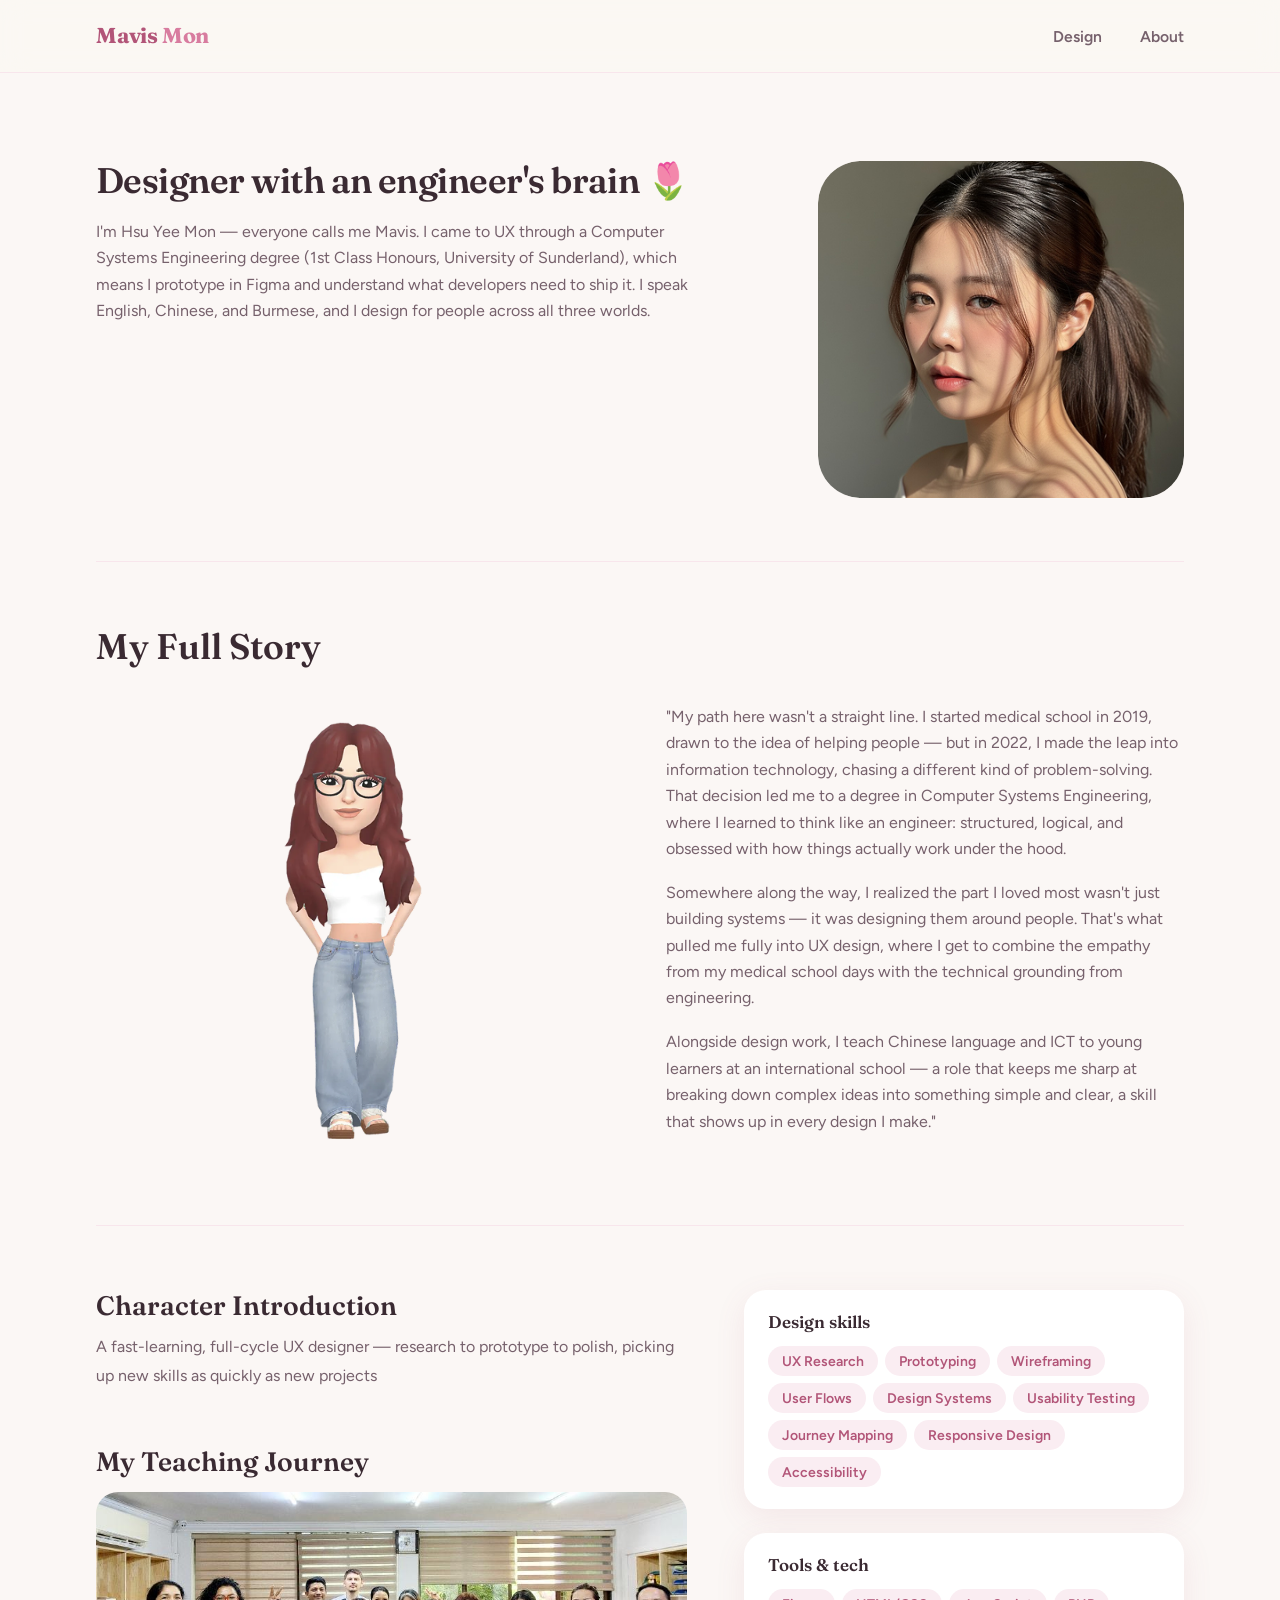
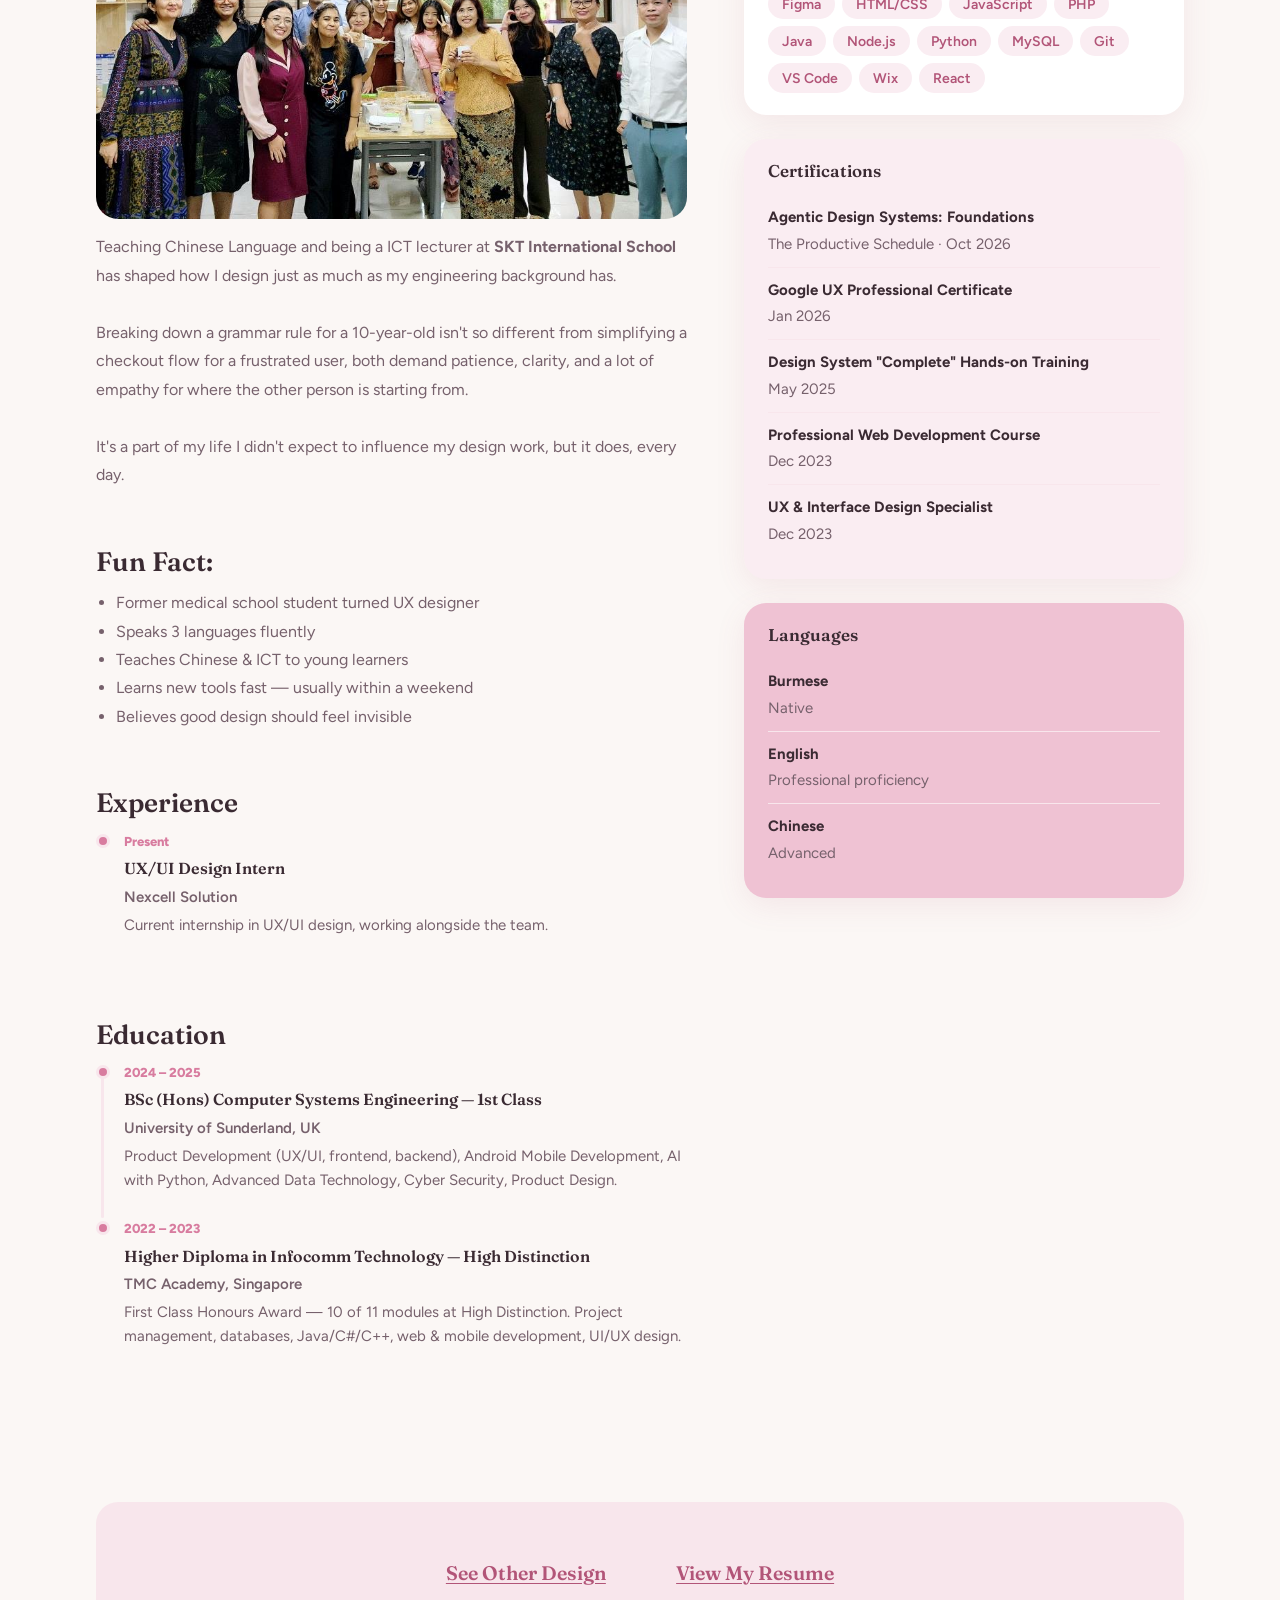
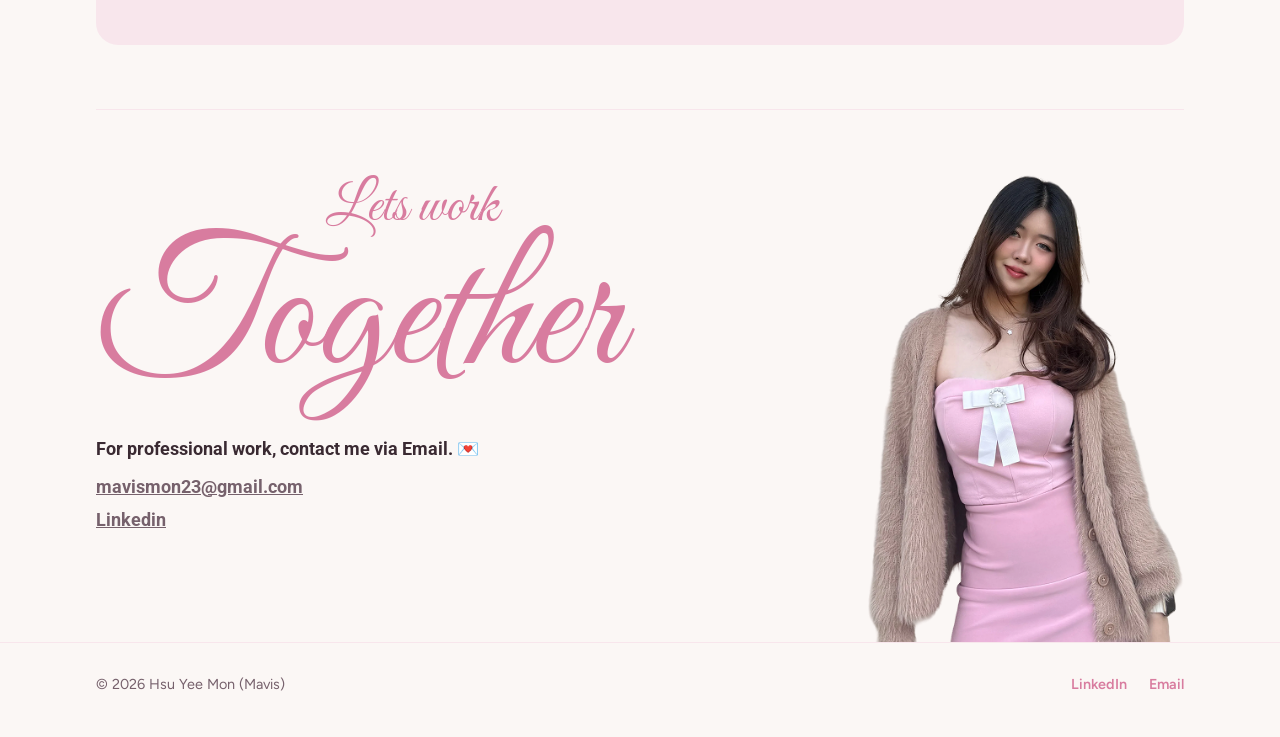
==== commit 6a2bc592: "Add Horizon Stay case study, Nexcell internship and new certificate Add the Horizon Stay agentic des" ====
--- a/about.html
+++ b/about.html
@@ -355,6 +355,21 @@
         </ul>
       </div>
 
+      <div id="experience" style="scroll-margin-top: 100px">
+        <h2 class="sh">Experience</h2>
+        <div class="tl">
+          <div class="tl-row">
+            <div class="tl-dot"></div>
+            <div class="tl-body">
+              <div class="tl-year">Present</div>
+              <div class="tl-title">UX/UI Design Intern</div>
+              <div class="tl-school">Nexcell Solution</div>
+              <div class="tl-desc">Current internship in UX/UI design, working alongside the team.</div>
+            </div>
+          </div>
+        </div>
+      </div>
+
       <div>
         <h2 class="sh">Education</h2>
         <div class="tl">
@@ -421,6 +436,10 @@
         <h3>Certifications</h3>
         <div class="clist">
           <div class="clist-item">
+            <div class="ct">Agentic Design Systems: Foundations</div>
+            <div class="cs">The Productive Schedule · Oct 2026</div>
+          </div>
+          <div class="clist-item">
             <div class="ct">Google UX Professional Certificate</div>
             <div class="cs">Jan 2026</div>
           </div>
--- a/style.css
+++ b/style.css
@@ -277,6 +277,12 @@
 .thumb-gds {
   background: linear-gradient(135deg, #7a5c6b, #a8889a);
 }
+.thumb-horizon {
+  background: linear-gradient(135deg, #2e6b66, #7fb7a4);
+}
+.thumb-nexcell {
+  background: linear-gradient(135deg, #4a3f6b, #8c7bb8);
+}
 .project-thumb.has-img {
   padding: 0;
   overflow: hidden;
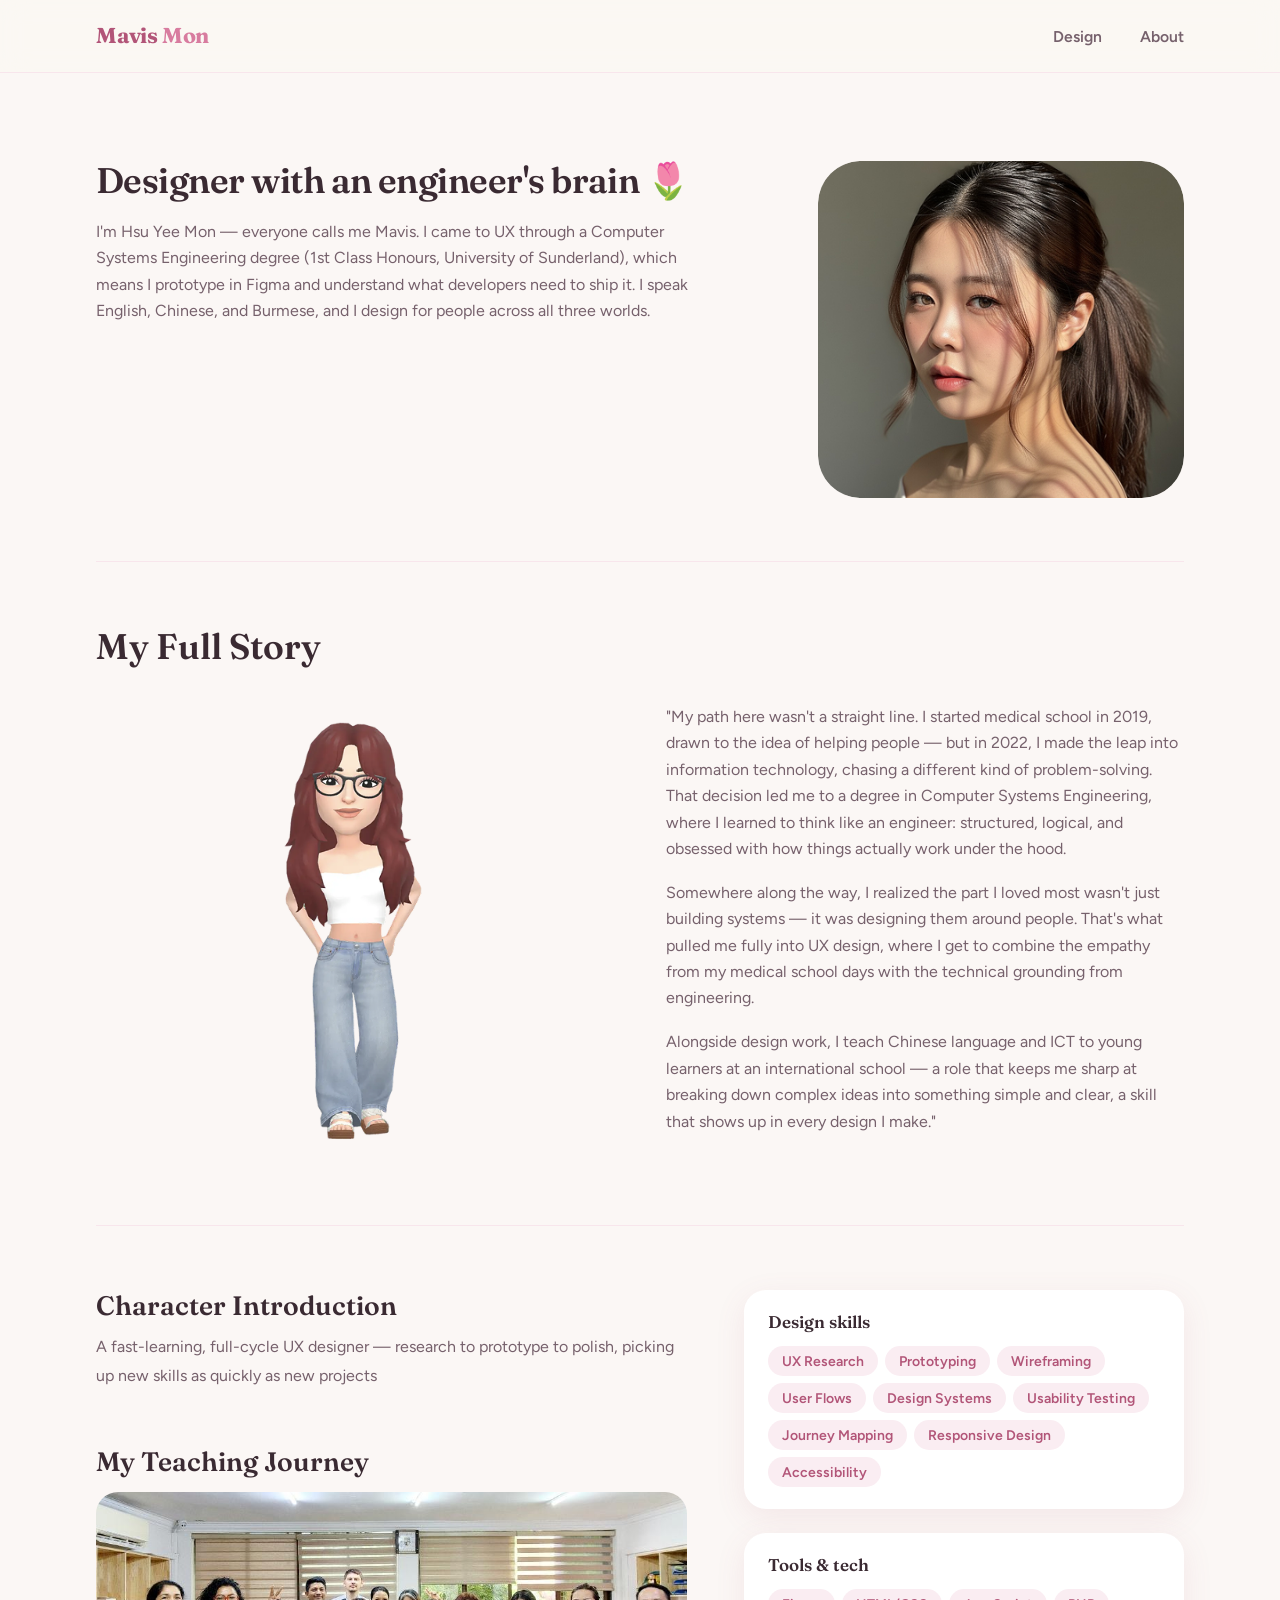
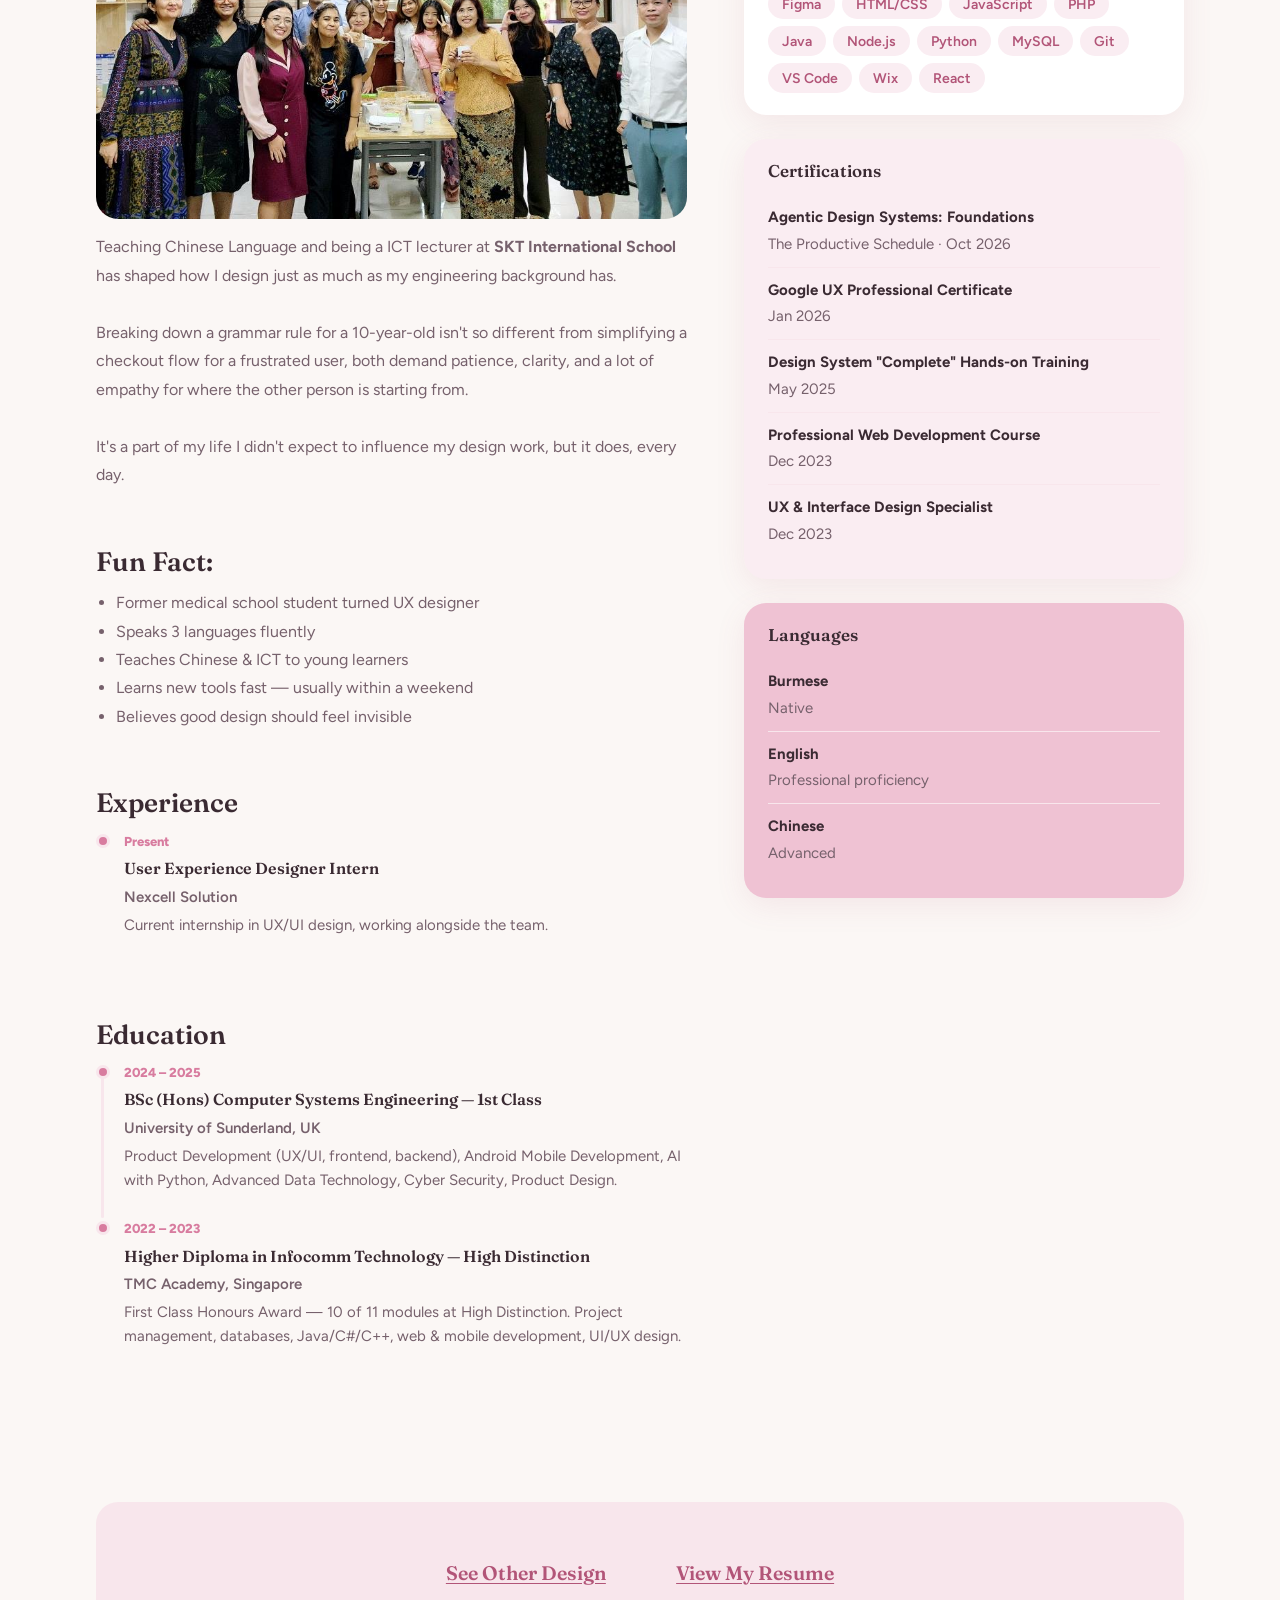
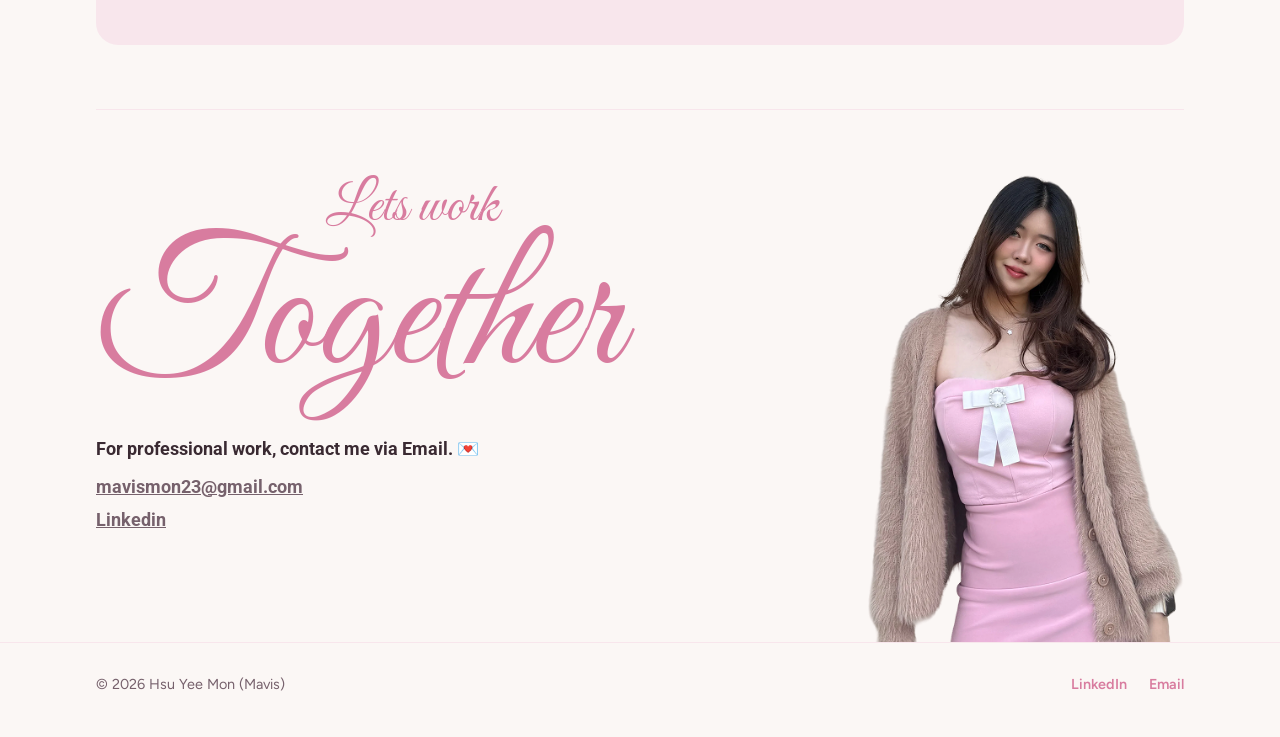
==== commit 162c3392: "Use User Experience Designer Intern as the Nexcell role title Match the role title on the About page" ====
--- a/about.html
+++ b/about.html
@@ -362,7 +362,7 @@
             <div class="tl-dot"></div>
             <div class="tl-body">
               <div class="tl-year">Present</div>
-              <div class="tl-title">UX/UI Design Intern</div>
+              <div class="tl-title">User Experience Designer Intern</div>
               <div class="tl-school">Nexcell Solution</div>
               <div class="tl-desc">Current internship in UX/UI design, working alongside the team.</div>
             </div>
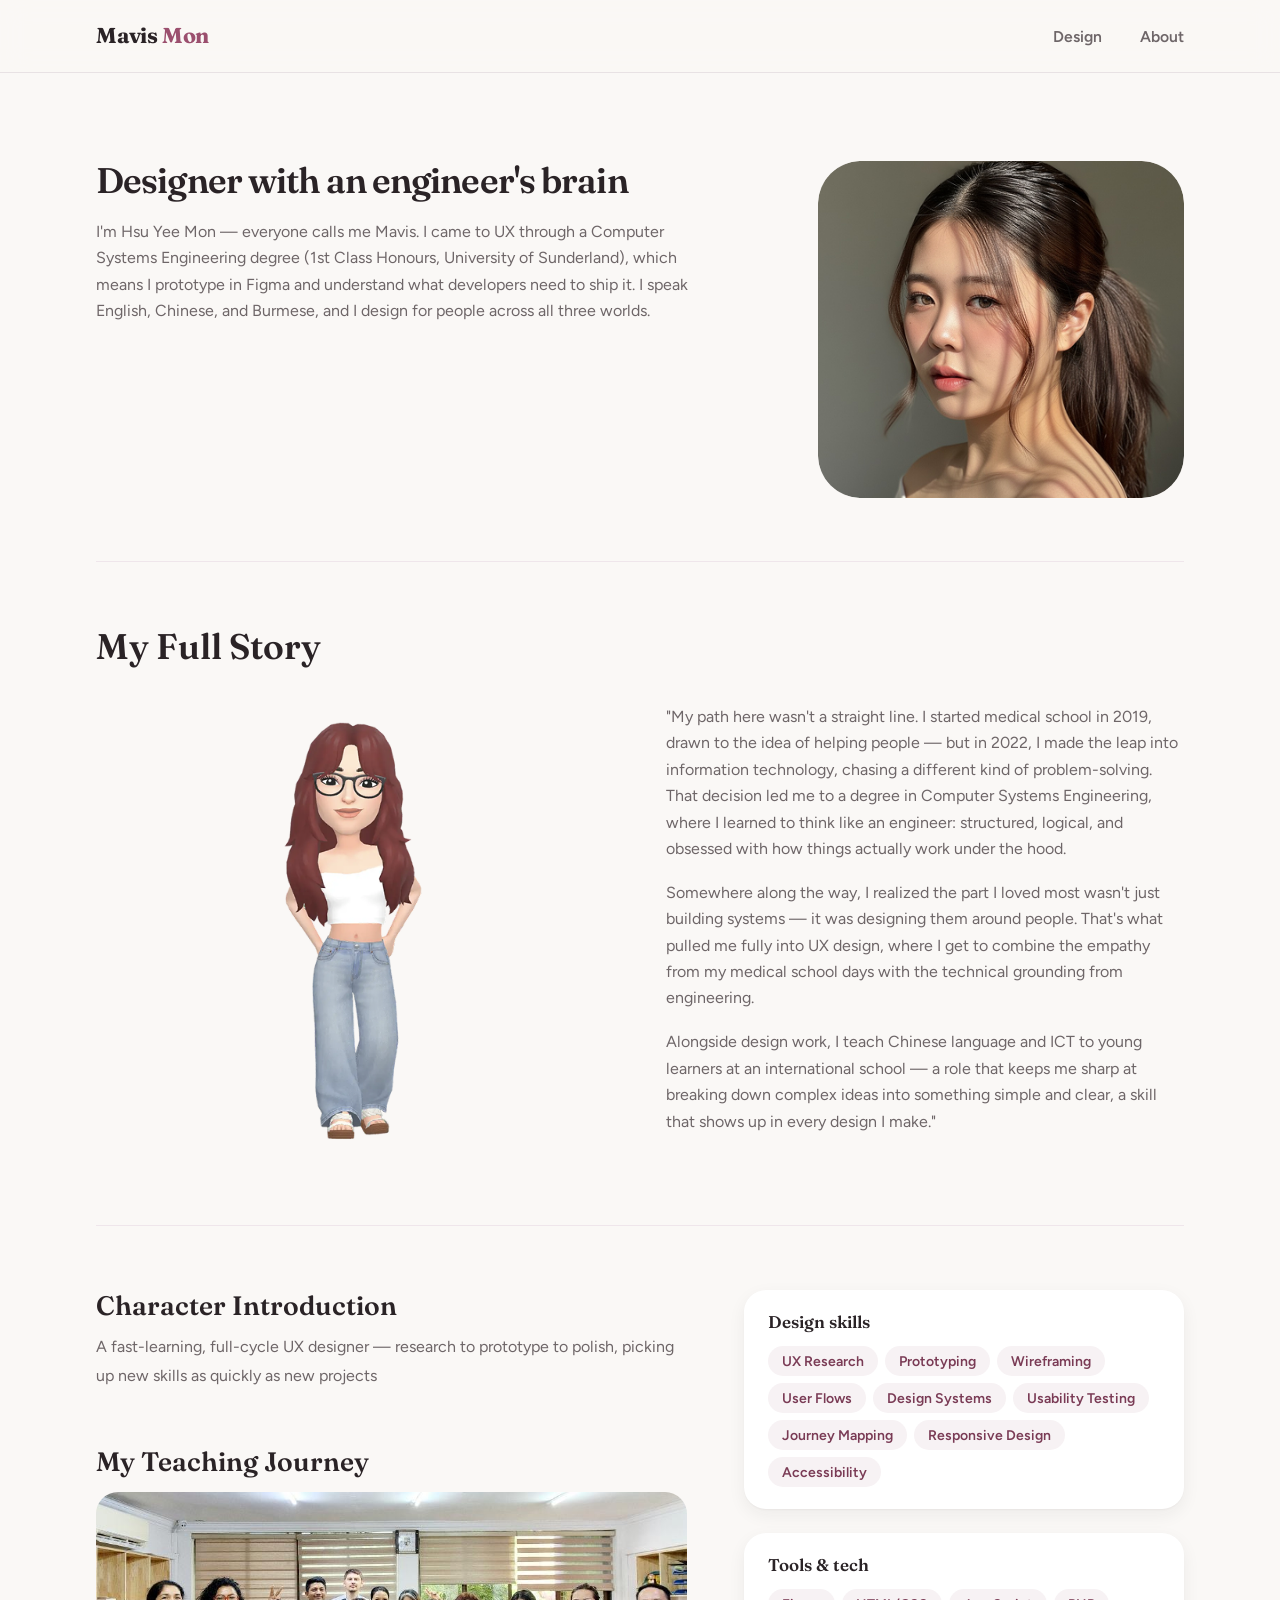
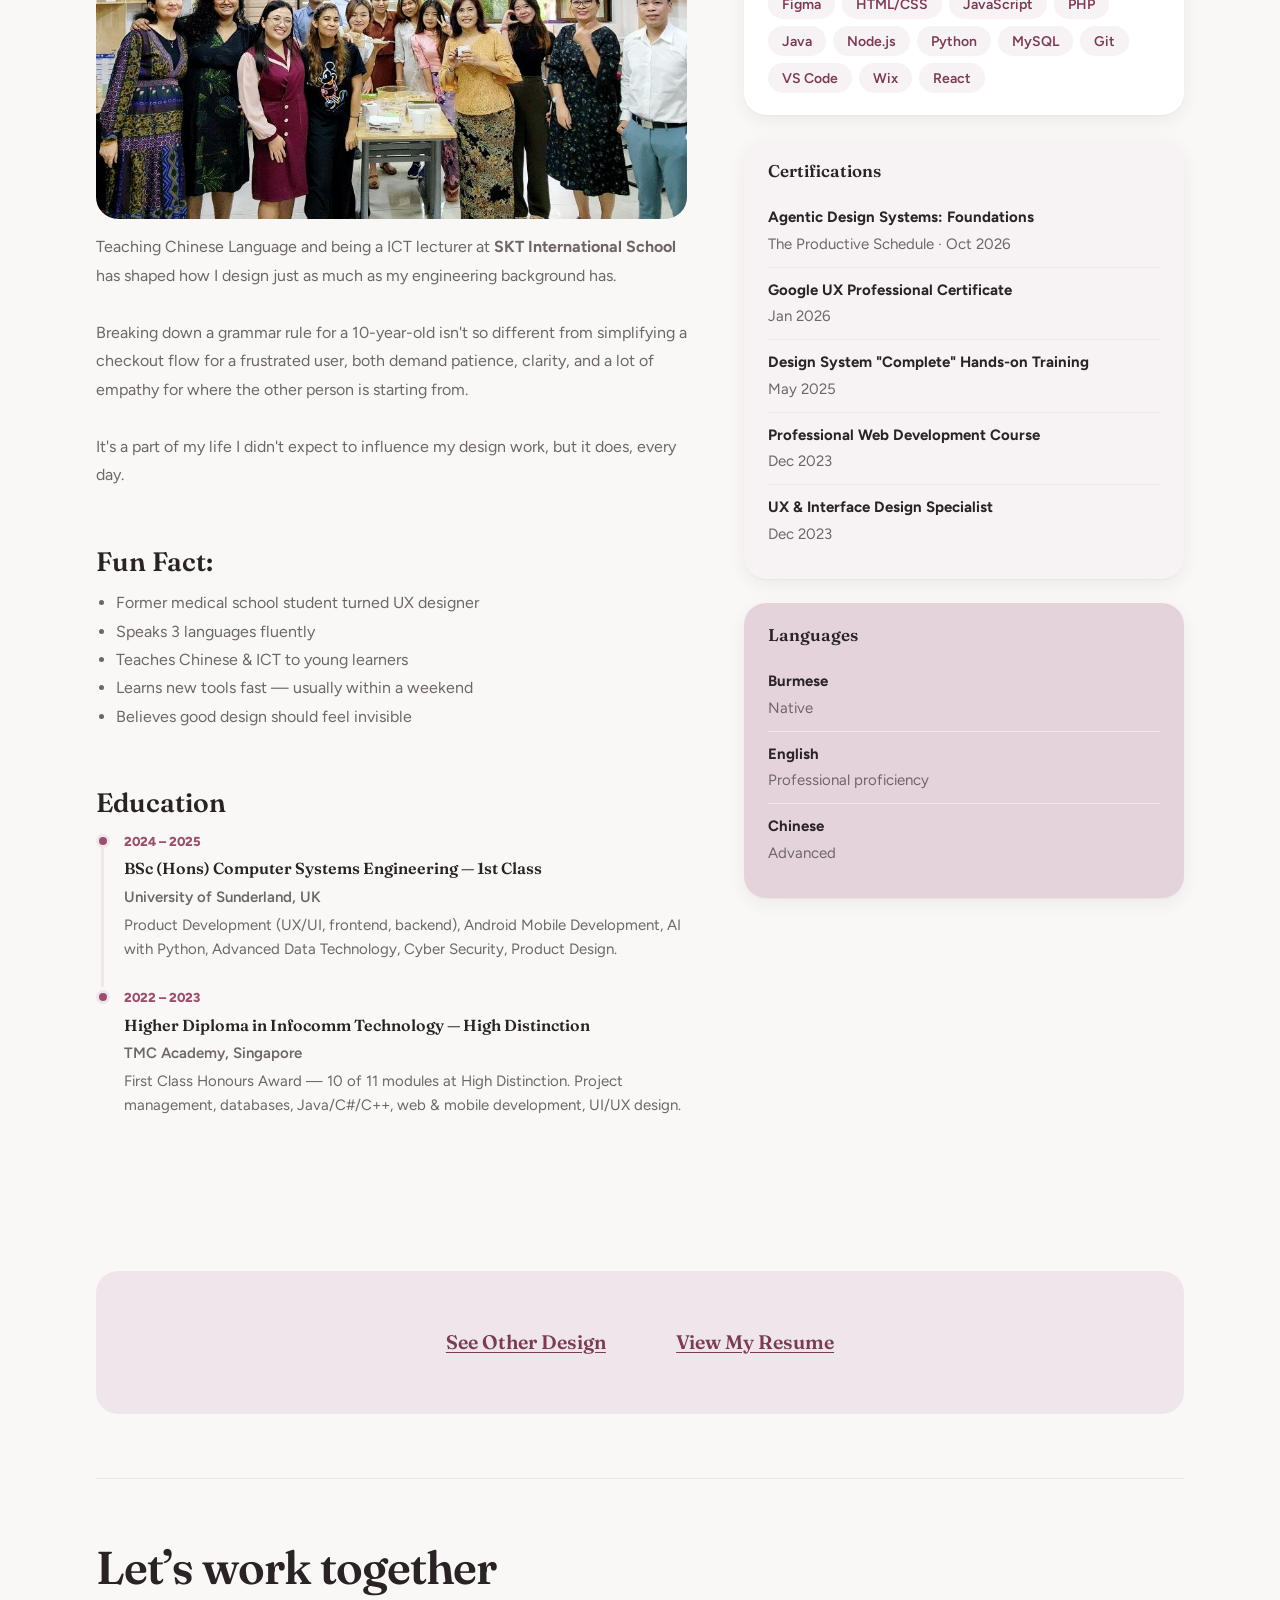
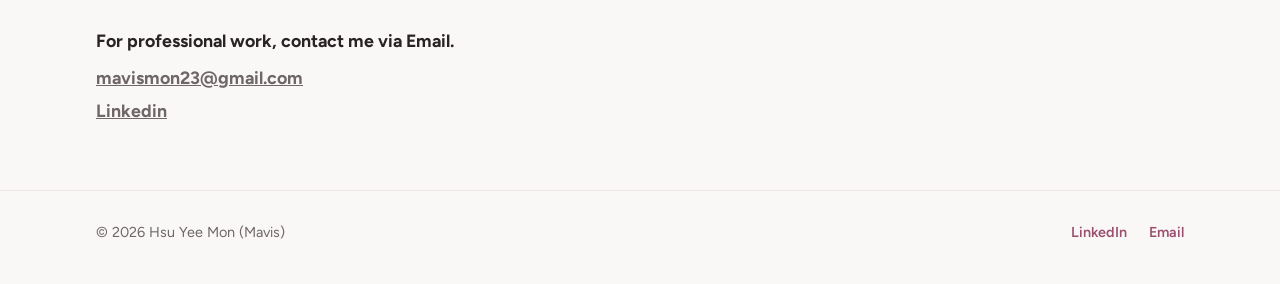
==== commit fc091b60: "Add NexCell case study, new covers and site refresh - Add the NexCell and Propily internship case st" ====
--- a/about.html
+++ b/about.html
@@ -1,293 +1,431 @@
-<!DOCTYPE html>
+<!doctype html>
 <html lang="en">
-<head>
-<meta charset="UTF-8">
-<meta name="viewport" content="width=device-width, initial-scale=1">
-<title>About — Hsu Yee Mon (Mavis)</title>
-<meta name="description" content="The full story of Hsu Yee Mon (Mavis) — a UX designer with an engineer's brain who teaches Chinese and ICT and designs for people across three languages.">
-<link rel="preconnect" href="https://fonts.googleapis.com">
-<link rel="preconnect" href="https://fonts.gstatic.com" crossorigin>
-<link href="https://fonts.googleapis.com/css2?family=Fraunces:opsz,wght@9..144,500;9..144,600;9..144,700&family=Figtree:wght@400;500;600;700;800&family=Roboto:wght@400;700&family=Pinyon+Script&family=Great+Vibes&display=swap" rel="stylesheet">
-<link rel="stylesheet" href="style.css">
-<style>
-/* ── tokens ───────────────────────────────────────── */
-:root {
-  --rose:       #D87C9F;
-  --rose-dark:  #B25578;
-  --rose-soft:  #F8E6EC;
-  --rose-pale:  #FAEDF2;
-  --rose-mid:   #EFC2D3;
-  --ink:        #3A2A32;
-  --muted:      #76616C;
-  --cream:      #FBF7F5;
-}
-body { background: var(--cream); }
-
-/* ── layout wrapper — matches nav-inner padding ───── */
-.aw { max-width: 1440px; margin: 0 auto; padding: 0 96px; }
-@media (max-width: 900px) { .aw { padding-left: 40px; padding-right: 40px; } }
-@media (max-width: 640px) { .aw { padding-left: 22px; padding-right: 22px; } }
-
-/* ── hero ─────────────────────────────────────────── */
-.hero {
-  display: grid;
-  grid-template-columns: 1fr auto;
-  gap: clamp(28px, 5vw, 72px);
-  align-items: start;
-  padding: clamp(40px, 7vw, 88px) 0 clamp(36px, 5vw, 64px);
-}
-.hero h1 {
-  font-family: Fraunces, serif;
-  font-size: clamp(1.4rem, 2.78vw, 2.5rem); /* reduced one step: 40px */
-  font-weight: 600;
-  color: var(--ink);
-  line-height: 1.12;
-  margin: 0 0 18px;
-}
-.hero p {
-  font-family: Figtree, sans-serif;
-  font-size: clamp(0.9375rem, 1.25vw, 1.125rem); /* Figma: 18px */
-  color: var(--muted);
-  line-height: 1.65;
-  max-width: 600px;
-  margin: 0;
-}
-.hero-photo img {
-  width: clamp(180px, 28.6vw, 412px); /* Figma: 412px */
-  aspect-ratio: 412/379;
-  object-fit: cover;
-  object-position: center top;
-  border-radius: clamp(20px, 3.33vw, 48px); /* Figma: 48px */
-  display: block;
-}
-
-/* ── story ────────────────────────────────────────── */
-.story {
-  border-top: 1px solid var(--rose-soft);
-  padding: clamp(36px, 5vw, 64px) 0;
-}
-.story h2 {
-  font-family: Fraunces, serif;
-  font-size: clamp(1.4rem, 2.78vw, 2.5rem); /* matches hero h1: 40px */
-  font-weight: 600;
-  color: var(--ink);
-  margin: 0 0 clamp(20px, 3vw, 36px);
-}
-.story-body {
-  display: grid;
-  grid-template-columns: 1fr 1fr;
-  gap: clamp(24px, 4vw, 60px);
-  align-items: start;
-}
-.story-quote {
-  font-family: Figtree, sans-serif;
-  font-size: clamp(0.9375rem, 1.25vw, 1.125rem); /* Figma: 18px */
-  color: var(--muted);
-  line-height: 1.65;
-}
-.story-quote p { margin: 0 0 1.1em; }
-.story-quote p:last-child { margin: 0; }
-.story-avatar { display: flex; justify-content: center; }
-.story-avatar img { width: 100%; max-width: 380px; object-fit: contain; }
-
-/* ── two-col main ─────────────────────────────────── */
-.main-cols {
-  display: grid;
-  grid-template-columns: 1fr 440px; /* Figma: sidebar cards 440px wide */
-  gap: clamp(28px, 4.44vw, 64px);  /* Figma: ~64px gap */
-  padding: clamp(36px, 5vw, 64px) 0;
-  border-top: 1px solid var(--rose-soft);
-  align-items: start;
-}
-.left-col  { display: flex; flex-direction: column; gap: clamp(32px, 4.5vw, 56px); }
-.right-col { display: flex; flex-direction: column; gap: clamp(16px, 2vw, 24px); }
-
-/* ── section headings & body ──────────────────────── */
-.sh {
-  font-family: Fraunces, serif;
-  font-size: clamp(1.25rem, 2.08vw, 1.875rem); /* Figma: 30px */
-  font-weight: 600;
-  color: var(--ink);
-  margin: 0 0 12px;
-}
-.sb {
-  font-family: Figtree, sans-serif;
-  font-size: clamp(0.9375rem, 1.25vw, 1.125rem); /* Figma: 18px */
-  color: var(--muted);
-  line-height: 1.78; /* Figma: line-height 32px / 18px = 1.78 */
-}
-
-/* ── teaching photo ───────────────────────────────── */
-.teach-img {
-  width: 100%;
-  aspect-ratio: 736/408;
-  object-fit: cover;
-  border-radius: 22px;
-  display: block;
-  margin: 14px 0;
-}
-
-/* ── fun fact list ────────────────────────────────── */
-.fun-list {
-  margin: 0; padding-left: 20px; list-style: disc;
-  font-family: Figtree, sans-serif;
-  font-size: clamp(0.9375rem, 1.25vw, 1.125rem); /* Figma: 18px */
-  color: var(--muted);
-  line-height: 1.78;
-}
-
-/* ── education timeline ───────────────────────────── */
-.tl { display: flex; flex-direction: column; }
-.tl-row { display: flex; gap: 14px; position: relative; }
-.tl-row:not(:last-child)::before {
-  content: '';
-  position: absolute;
-  left: 5px; top: 14px;
-  width: 3px; bottom: 0;
-  background: var(--rose-soft);
-  border-radius: 2px;
-}
-.tl-dot {
-  flex-shrink: 0;
-  width: 14px; height: 14px;
-  margin-top: 3px;
-  background: var(--rose);
-  border: 3px solid var(--rose-soft);
-  border-radius: 50%;
-}
-.tl-body { padding-bottom: 26px; }
-.tl-year   { font-family: Figtree, sans-serif; font-size: 0.8125rem; font-weight: 800; color: var(--rose); margin-bottom: 3px; } /* Figma: 13px */
-.tl-title  { font-family: Fraunces, serif; font-size: clamp(0.9375rem, 1.25vw, 1.125rem); font-weight: 600; color: var(--ink); margin-bottom: 3px; } /* Figma: 18px */
-.tl-school { font-family: Figtree, sans-serif; font-size: 0.9375rem; font-weight: 600; color: var(--muted); margin-bottom: 3px; } /* Figma: 15px */
-.tl-desc   { font-family: Figtree, sans-serif; font-size: 0.9375rem; color: var(--muted); line-height: 1.62; } /* Figma: 15px */
-
-/* ── sidebar cards ────────────────────────────────── */
-.card {
-  background: #fff;
-  box-shadow: 0 8px 30px rgba(178,85,120,.10);
-  border-radius: 22px;
-  padding: 22px 24px;
-}
-.card.pale { background: var(--rose-pale); }
-.card.mid  { background: var(--rose-mid); }
-.card h3 {
-  font-family: Fraunces, serif;
-  font-size: 1.0625rem; /* Figma: 17px */
-  font-weight: 600;
-  color: var(--ink); margin: 0 0 14px;
-}
-.chips { display: flex; flex-wrap: wrap; gap: 7px; }
-.chip {
-  background: var(--rose-pale);
-  color: var(--rose-dark);
-  font-family: Figtree, sans-serif;
-  font-size: 0.875rem; /* Figma: 14px */
-  font-weight: 600;
-  padding: 6px 14px; border-radius: 999px;
-  height: 30px; display: flex; align-items: center;
-}
-.card.pale .chip { background: #fff; }
-.card.mid  .chip { background: rgba(255,255,255,.55); }
-.clist { display: flex; flex-direction: column; }
-.clist-item { padding: 10px 0; }
-.clist-item:not(:last-child) { border-bottom: 1px solid var(--rose-soft); }
-.clist-item .ct { font-family: Figtree, sans-serif; font-size: 0.9375rem; font-weight: 700; color: var(--ink); margin-bottom: 2px; } /* Figma: 15px */
-.clist-item .cs { font-family: Figtree, sans-serif; font-size: 0.9375rem; color: var(--muted); } /* Figma: 15px */
-
-/* ── CTA banner — Figma: underlined links, no pill buttons ── */
-.cta-banner {
-  display: flex; flex-wrap: wrap;
-  align-items: center; justify-content: center;
-  gap: clamp(32px, 5.49vw, 79px); /* Figma: 79px gap */
-  background: var(--rose-soft);
-  border-radius: 22px;
-  padding: clamp(40px, 4.31vw, 62px) clamp(22px, 4vw, 48px); /* Figma: 62px top/bottom */
-  margin: clamp(36px, 5vw, 64px) 0;
-}
-.cta-banner a {
-  font-family: Fraunces, serif;
-  font-size: clamp(1.125rem, 1.53vw, 1.375rem); /* Figma: 22px */
-  font-weight: 600;
-  color: var(--rose-dark);
-  text-decoration: underline;
-  text-underline-offset: 3px;
-}
-.cta-banner a:hover { opacity: .75; }
-
-/* ── together ─────────────────────────────────────── */
-.together {
-  border-top: 1px solid var(--rose-soft);
-  padding: clamp(36px, 5vw, 64px) 0 0;
-  display: grid;
-  grid-template-columns: 1fr auto;
-  gap: clamp(28px, 4vw, 60px);
-  align-items: start;
-}
-.tg-text { position: relative; min-width: 0; overflow: hidden; }
-.tg-headline {
-  line-height: 1;
-  margin: 0 0 clamp(24px, 2.5vw, 40px);
-}
-/* Figma: "Lets work" at x=354, "Together" at x=94 → indent = (354-94)/1440 = 18vw */
-.tg-sub {
-  font-family: 'Great Vibes', 'Pinyon Script', cursive;
-  font-size: clamp(2rem, 4.44vw, 4rem); /* Figma: 64px */
-  color: var(--rose);
-  display: block;
-  margin-left: clamp(1.5rem, 18vw, 16rem);
-  line-height: 1.2;
-}
-.tg-script {
-  font-family: 'Great Vibes', 'Pinyon Script', cursive;
-  font-size: clamp(4rem, 13.89vw, 12.5rem); /* Figma: 200px */
-  color: var(--rose);
-  display: block;
-  line-height: 0.9;
-}
-.tg-label {
-  font-family: Roboto, sans-serif;
-  font-size: clamp(1rem, 1.39vw, 1.25rem); /* Figma: 20px */
-  font-weight: 700; color: var(--ink); margin-bottom: 8px;
-}
-.tg-links { display: flex; flex-direction: column; gap: 4px; }
-.tg-links a {
-  font-family: Roboto, sans-serif;
-  font-size: clamp(1rem, 1.39vw, 1.25rem); /* Figma: 20px */
-  font-weight: 700; color: var(--muted); text-decoration: underline;
-}
-.tg-img { display: flex; align-items: flex-start; }
-/* height-based so photo never taller than viewport; ratio 793:1057, width auto */
-.tg-img img { height: clamp(320px, 52vh, 520px); width: auto; object-fit: contain; display: block; }
-
-/* ── breakpoints ──────────────────────────────────── */
-@media (max-width: 1100px) {
-  .main-cols { grid-template-columns: 1fr 380px; }
-}
-@media (max-width: 1000px) {
-  .main-cols { grid-template-columns: 1fr; }
-  .right-col { flex-direction: row; flex-wrap: wrap; }
-  .right-col .card { flex: 1 1 260px; }
-}
-@media (max-width: 760px) {
-  .hero { grid-template-columns: 1fr; }
-  .hero-photo { display: flex; justify-content: center; order: -1; }
-  .hero-photo img { width: clamp(160px, 58vw, 260px); }
-  .story-body { grid-template-columns: 1fr; }
-  .story-avatar { display: flex; order: -1; }
-  .story-avatar img { max-width: 220px; }
-  .together { grid-template-columns: 1fr; justify-items: center; text-align: center; }
-  .tg-img { display: flex; justify-content: center; }
-  .tg-img img { height: auto; width: clamp(200px, 60vw, 320px); }
-  .tg-sub { margin-left: 0; }
-}
-@media (max-width: 500px) {
-  .right-col { flex-direction: column; }
-  .cta-banner { flex-direction: column; gap: 20px; }
-}
-</style>
-</head>
-<body>
-
+  <head>
+    <meta charset="UTF-8" />
+    <meta name="viewport" content="width=device-width, initial-scale=1" />
+    <title>About — Hsu Yee Mon (Mavis)</title>
+    <meta
+      name="description"
+      content="The full story of Hsu Yee Mon (Mavis) — a UX designer with an engineer's brain who teaches Chinese and ICT and designs for people across three languages."
+    />
+    <link rel="preconnect" href="https://fonts.googleapis.com" />
+    <link rel="preconnect" href="https://fonts.gstatic.com" crossorigin />
+    <link
+      href="https://fonts.googleapis.com/css2?family=Fraunces:opsz,wght@9..144,500;9..144,600;9..144,700&family=Figtree:wght@400;500;600;700;800&display=swap"
+      rel="stylesheet"
+    />
+    <link rel="stylesheet" href="style.css" />
+    <style>
+      /* ── tokens ───────────────────────────────────────── */
+      :root {
+        --rose: #9b4f6e;
+        --rose-dark: #7a3b55;
+        --rose-soft: #efe6eb;
+        --rose-pale: #f7f2f4;
+        --rose-mid: #e5d3dc;
+        --ink: #2a2326;
+        --muted: #6e6668;
+        --cream: #faf8f6;
+      }
+      body {
+        background: var(--cream);
+      }
+
+      /* ── layout wrapper — matches nav-inner padding ───── */
+      .aw {
+        max-width: 1440px;
+        margin: 0 auto;
+        padding: 0 96px;
+      }
+      @media (max-width: 900px) {
+        .aw {
+          padding-left: 40px;
+          padding-right: 40px;
+        }
+      }
+      @media (max-width: 640px) {
+        .aw {
+          padding-left: 22px;
+          padding-right: 22px;
+        }
+      }
+
+      /* ── hero ─────────────────────────────────────────── */
+      .hero {
+        display: grid;
+        grid-template-columns: 1fr auto;
+        gap: clamp(28px, 5vw, 72px);
+        align-items: start;
+        padding: clamp(40px, 7vw, 88px) 0 clamp(36px, 5vw, 64px);
+      }
+      .hero h1 {
+        font-family: Fraunces, serif;
+        font-size: clamp(1.4rem, 2.78vw, 2.5rem); /* reduced one step: 40px */
+        font-weight: 600;
+        color: var(--ink);
+        line-height: 1.12;
+        margin: 0 0 18px;
+      }
+      .hero p {
+        font-family: Figtree, sans-serif;
+        font-size: clamp(0.9375rem, 1.25vw, 1.125rem); /* Figma: 18px */
+        color: var(--muted);
+        line-height: 1.65;
+        max-width: 600px;
+        margin: 0;
+      }
+      .hero-photo img {
+        width: clamp(180px, 28.6vw, 412px); /* Figma: 412px */
+        aspect-ratio: 412/379;
+        object-fit: cover;
+        object-position: center top;
+        border-radius: clamp(20px, 3.33vw, 48px); /* Figma: 48px */
+        display: block;
+      }
+
+      /* ── story ────────────────────────────────────────── */
+      .story {
+        border-top: 1px solid var(--rose-soft);
+        padding: clamp(36px, 5vw, 64px) 0;
+      }
+      .story h2 {
+        font-family: Fraunces, serif;
+        font-size: clamp(1.4rem, 2.78vw, 2.5rem); /* matches hero h1: 40px */
+        font-weight: 600;
+        color: var(--ink);
+        margin: 0 0 clamp(20px, 3vw, 36px);
+      }
+      .story-body {
+        display: grid;
+        grid-template-columns: 1fr 1fr;
+        gap: clamp(24px, 4vw, 60px);
+        align-items: start;
+      }
+      .story-quote {
+        font-family: Figtree, sans-serif;
+        font-size: clamp(0.9375rem, 1.25vw, 1.125rem); /* Figma: 18px */
+        color: var(--muted);
+        line-height: 1.65;
+      }
+      .story-quote p {
+        margin: 0 0 1.1em;
+      }
+      .story-quote p:last-child {
+        margin: 0;
+      }
+      .story-avatar {
+        display: flex;
+        justify-content: center;
+      }
+      .story-avatar img {
+        width: 100%;
+        max-width: 380px;
+        object-fit: contain;
+      }
+
+      /* ── two-col main ─────────────────────────────────── */
+      .main-cols {
+        display: grid;
+        grid-template-columns: 1fr 440px; /* Figma: sidebar cards 440px wide */
+        gap: clamp(28px, 4.44vw, 64px); /* Figma: ~64px gap */
+        padding: clamp(36px, 5vw, 64px) 0;
+        border-top: 1px solid var(--rose-soft);
+        align-items: start;
+      }
+      .left-col {
+        display: flex;
+        flex-direction: column;
+        gap: clamp(32px, 4.5vw, 56px);
+      }
+      .right-col {
+        display: flex;
+        flex-direction: column;
+        gap: clamp(16px, 2vw, 24px);
+      }
+
+      /* ── section headings & body ──────────────────────── */
+      .sh {
+        font-family: Fraunces, serif;
+        font-size: clamp(1.25rem, 2.08vw, 1.875rem); /* Figma: 30px */
+        font-weight: 600;
+        color: var(--ink);
+        margin: 0 0 12px;
+      }
+      .sb {
+        font-family: Figtree, sans-serif;
+        font-size: clamp(0.9375rem, 1.25vw, 1.125rem); /* Figma: 18px */
+        color: var(--muted);
+        line-height: 1.78; /* Figma: line-height 32px / 18px = 1.78 */
+      }
+
+      /* ── teaching photo ───────────────────────────────── */
+      .teach-img {
+        width: 100%;
+        aspect-ratio: 736/408;
+        object-fit: cover;
+        border-radius: 22px;
+        display: block;
+        margin: 14px 0;
+      }
+
+      /* ── fun fact list ────────────────────────────────── */
+      .fun-list {
+        margin: 0;
+        padding-left: 20px;
+        list-style: disc;
+        font-family: Figtree, sans-serif;
+        font-size: clamp(0.9375rem, 1.25vw, 1.125rem); /* Figma: 18px */
+        color: var(--muted);
+        line-height: 1.78;
+      }
+
+      /* ── education timeline ───────────────────────────── */
+      .tl {
+        display: flex;
+        flex-direction: column;
+      }
+      .tl-row {
+        display: flex;
+        gap: 14px;
+        position: relative;
+      }
+      .tl-row:not(:last-child)::before {
+        content: "";
+        position: absolute;
+        left: 5px;
+        top: 14px;
+        width: 3px;
+        bottom: 0;
+        background: var(--rose-soft);
+        border-radius: 2px;
+      }
+      .tl-dot {
+        flex-shrink: 0;
+        width: 14px;
+        height: 14px;
+        margin-top: 3px;
+        background: var(--rose);
+        border: 3px solid var(--rose-soft);
+        border-radius: 50%;
+      }
+      .tl-body {
+        padding-bottom: 26px;
+      }
+      .tl-year {
+        font-family: Figtree, sans-serif;
+        font-size: 0.8125rem;
+        font-weight: 800;
+        color: var(--rose);
+        margin-bottom: 3px;
+      } /* Figma: 13px */
+      .tl-title {
+        font-family: Fraunces, serif;
+        font-size: clamp(0.9375rem, 1.25vw, 1.125rem);
+        font-weight: 600;
+        color: var(--ink);
+        margin-bottom: 3px;
+      } /* Figma: 18px */
+      .tl-school {
+        font-family: Figtree, sans-serif;
+        font-size: 0.9375rem;
+        font-weight: 600;
+        color: var(--muted);
+        margin-bottom: 3px;
+      } /* Figma: 15px */
+      .tl-desc {
+        font-family: Figtree, sans-serif;
+        font-size: 0.9375rem;
+        color: var(--muted);
+        line-height: 1.62;
+      } /* Figma: 15px */
+
+      /* ── sidebar cards ────────────────────────────────── */
+      .card {
+        background: #fff;
+        box-shadow: 0 1px 2px rgba(42, 35, 38, 0.04), 0 6px 18px rgba(42, 35, 38, 0.06);
+        border-radius: 22px;
+        padding: 22px 24px;
+      }
+      .card.pale {
+        background: var(--rose-pale);
+      }
+      .card.mid {
+        background: var(--rose-mid);
+      }
+      .card h3 {
+        font-family: Fraunces, serif;
+        font-size: 1.0625rem; /* Figma: 17px */
+        font-weight: 600;
+        color: var(--ink);
+        margin: 0 0 14px;
+      }
+      .chips {
+        display: flex;
+        flex-wrap: wrap;
+        gap: 7px;
+      }
+      .chip {
+        background: var(--rose-pale);
+        color: var(--rose-dark);
+        font-family: Figtree, sans-serif;
+        font-size: 0.875rem; /* Figma: 14px */
+        font-weight: 600;
+        padding: 6px 14px;
+        border-radius: 999px;
+        height: 30px;
+        display: flex;
+        align-items: center;
+      }
+      .card.pale .chip {
+        background: #fff;
+      }
+      .card.mid .chip {
+        background: rgba(255, 255, 255, 0.55);
+      }
+      .clist {
+        display: flex;
+        flex-direction: column;
+      }
+      .clist-item {
+        padding: 10px 0;
+      }
+      .clist-item:not(:last-child) {
+        border-bottom: 1px solid var(--rose-soft);
+      }
+      .clist-item .ct {
+        font-family: Figtree, sans-serif;
+        font-size: 0.9375rem;
+        font-weight: 700;
+        color: var(--ink);
+        margin-bottom: 2px;
+      } /* Figma: 15px */
+      .clist-item .cs {
+        font-family: Figtree, sans-serif;
+        font-size: 0.9375rem;
+        color: var(--muted);
+      } /* Figma: 15px */
+
+      /* ── CTA banner — Figma: underlined links, no pill buttons ── */
+      .cta-banner {
+        display: flex;
+        flex-wrap: wrap;
+        align-items: center;
+        justify-content: center;
+        gap: clamp(32px, 5.49vw, 79px); /* Figma: 79px gap */
+        background: var(--rose-soft);
+        border-radius: 22px;
+        padding: clamp(40px, 4.31vw, 62px) clamp(22px, 4vw, 48px); /* Figma: 62px top/bottom */
+        margin: clamp(36px, 5vw, 64px) 0;
+      }
+      .cta-banner a {
+        font-family: Fraunces, serif;
+        font-size: clamp(1.125rem, 1.53vw, 1.375rem); /* Figma: 22px */
+        font-weight: 600;
+        color: var(--rose-dark);
+        text-decoration: underline;
+        text-underline-offset: 3px;
+      }
+      .cta-banner a:hover {
+        opacity: 0.75;
+      }
+
+      /* ── together ─────────────────────────────────────── */
+      .together {
+        border-top: 1px solid var(--rose-soft);
+        padding: clamp(36px, 5vw, 64px) 0;
+      }
+      .tg-text {
+        position: relative;
+        min-width: 0;
+        overflow: hidden;
+      }
+      .tg-headline {
+        line-height: 1;
+        margin: 0 0 clamp(24px, 2.5vw, 40px);
+      }
+      .tg-title {
+        font-family: "Fraunces", Georgia, serif;
+        font-size: clamp(2rem, 3.6vw, 3rem);
+        font-weight: 600;
+        color: var(--ink);
+        line-height: 1.1;
+        letter-spacing: -0.02em;
+      }
+      .tg-label {
+        font-family: Figtree, sans-serif;
+        font-size: clamp(1rem, 1.39vw, 1.25rem); /* Figma: 20px */
+        font-weight: 700;
+        color: var(--ink);
+        margin-bottom: 8px;
+      }
+      .tg-links {
+        display: flex;
+        flex-direction: column;
+        gap: 4px;
+      }
+      .tg-links a {
+        font-family: Figtree, sans-serif;
+        font-size: clamp(1rem, 1.39vw, 1.25rem); /* Figma: 20px */
+        font-weight: 700;
+        color: var(--muted);
+        text-decoration: underline;
+      }
+      /* ── breakpoints ──────────────────────────────────── */
+      @media (max-width: 1100px) {
+        .main-cols {
+          grid-template-columns: 1fr 380px;
+        }
+      }
+      @media (max-width: 1000px) {
+        .main-cols {
+          grid-template-columns: 1fr;
+        }
+        .right-col {
+          flex-direction: row;
+          flex-wrap: wrap;
+        }
+        .right-col .card {
+          flex: 1 1 260px;
+        }
+      }
+      @media (max-width: 760px) {
+        .hero {
+          grid-template-columns: 1fr;
+        }
+        .hero-photo {
+          display: flex;
+          justify-content: center;
+          order: -1;
+        }
+        .hero-photo img {
+          width: clamp(160px, 58vw, 260px);
+        }
+        .story-body {
+          grid-template-columns: 1fr;
+        }
+        .story-avatar {
+          display: flex;
+          order: -1;
+        }
+        .story-avatar img {
+          max-width: 220px;
+        }
+        .tg-sub {
+          margin-left: 0;
+        }
+      }
+      @media (max-width: 500px) {
+        .right-col {
+          flex-direction: column;
+        }
+        .cta-banner {
+          flex-direction: column;
+          gap: 20px;
+        }
+      }
+    </style>
+  </head>
+  <body>
     <nav>
       <div class="nav-inner">
         <a class="nav-logo" href="index.html">Mavis <span>Mon</span></a>
@@ -298,225 +436,276 @@
       </div>
     </nav>
 
-<main>
-<div class="aw">
-
-  <!-- Hero -->
-  <section class="hero">
-    <div class="hero-text">
-      <h1>Designer with an engineer's brain 🌷</h1>
-      <p>I'm Hsu Yee Mon — everyone calls me Mavis. I came to UX through a Computer Systems Engineering degree (1st Class Honours, University of Sunderland), which means I prototype in Figma and understand what developers need to ship it. I speak English, Chinese, and Burmese, and I design for people across all three worlds.</p>
-    </div>
-    <div class="hero-photo">
-      <img src="images/about/portrait.jpg" alt="Portrait of Hsu Yee Mon (Mavis)">
-    </div>
-  </section>
-
-  <!-- My Full Story -->
-  <section class="story">
-    <h2>My Full Story</h2>
-    <div class="story-body">
-      <div class="story-avatar">
-        <img src="images/about/avatar.png" alt="Illustrated avatar of Mavis">
+    <main>
+      <div class="aw">
+        <!-- Hero -->
+        <section class="hero">
+          <div class="hero-text">
+            <h1>Designer with an engineer's brain</h1>
+            <p>
+              I'm Hsu Yee Mon — everyone calls me Mavis. I came to UX through a
+              Computer Systems Engineering degree (1st Class Honours, University
+              of Sunderland), which means I prototype in Figma and understand
+              what developers need to ship it. I speak English, Chinese, and
+              Burmese, and I design for people across all three worlds.
+            </p>
+          </div>
+          <div class="hero-photo">
+            <img
+              src="images/about/portrait.jpg"
+              alt="Portrait of Hsu Yee Mon (Mavis)"
+            />
+          </div>
+        </section>
+
+        <!-- My Full Story -->
+        <section class="story">
+          <h2>My Full Story</h2>
+          <div class="story-body">
+            <div class="story-avatar">
+              <img
+                src="images/about/avatar.png"
+                alt="Illustrated avatar of Mavis"
+              />
+            </div>
+            <div class="story-quote">
+              <p>
+                "My path here wasn't a straight line. I started medical school
+                in 2019, drawn to the idea of helping people — but in 2022, I
+                made the leap into information technology, chasing a different
+                kind of problem-solving. That decision led me to a degree in
+                Computer Systems Engineering, where I learned to think like an
+                engineer: structured, logical, and obsessed with how things
+                actually work under the hood.
+              </p>
+              <p>
+                Somewhere along the way, I realized the part I loved most wasn't
+                just building systems — it was designing them around people.
+                That's what pulled me fully into UX design, where I get to
+                combine the empathy from my medical school days with the
+                technical grounding from engineering.
+              </p>
+              <p>
+                Alongside design work, I teach Chinese language and ICT to young
+                learners at an international school — a role that keeps me sharp
+                at breaking down complex ideas into something simple and clear,
+                a skill that shows up in every design I make."
+              </p>
+            </div>
+          </div>
+        </section>
+
+        <!-- Main two-col content -->
+        <div class="main-cols">
+          <!-- Left column -->
+          <div class="left-col">
+            <div>
+              <h2 class="sh">Character Introduction</h2>
+              <p class="sb">
+                A fast-learning, full-cycle UX designer — research to prototype
+                to polish, picking up new skills as quickly as new projects
+              </p>
+            </div>
+
+            <div>
+              <h2 class="sh">My Teaching Journey</h2>
+              <img
+                class="teach-img"
+                src="images/about/teaching.jpg"
+                alt="Mavis with colleagues at SKT International School"
+              />
+              <p class="sb">
+                Teaching Chinese Language and being a ICT lecturer at
+                <strong>SKT International School</strong> has shaped how I
+                design just as much as my engineering background has.<br /><br />Breaking
+                down a grammar rule for a 10-year-old isn't so different from
+                simplifying a checkout flow for a frustrated user, both demand
+                patience, clarity, and a lot of empathy for where the other
+                person is starting from.<br /><br />It's a part of my life I
+                didn't expect to influence my design work, but it does, every
+                day.
+              </p>
+            </div>
+
+            <div>
+              <h2 class="sh">Fun Fact:</h2>
+              <ul class="fun-list">
+                <li>Former medical school student turned UX designer</li>
+                <li>Speaks 3 languages fluently</li>
+                <li>Teaches Chinese &amp; ICT to young learners</li>
+                <li>Learns new tools fast — usually within a weekend</li>
+                <li>Believes good design should feel invisible</li>
+              </ul>
+            </div>
+
+            <div>
+              <h2 class="sh">Education</h2>
+              <div class="tl">
+                <div class="tl-row">
+                  <div class="tl-dot"></div>
+                  <div class="tl-body">
+                    <div class="tl-year">2024 – 2025</div>
+                    <div class="tl-title">
+                      BSc (Hons) Computer Systems Engineering — 1st Class
+                    </div>
+                    <div class="tl-school">University of Sunderland, UK</div>
+                    <div class="tl-desc">
+                      Product Development (UX/UI, frontend, backend), Android
+                      Mobile Development, AI with Python, Advanced Data
+                      Technology, Cyber Security, Product Design.
+                    </div>
+                  </div>
+                </div>
+                <div class="tl-row">
+                  <div class="tl-dot"></div>
+                  <div class="tl-body">
+                    <div class="tl-year">2022 – 2023</div>
+                    <div class="tl-title">
+                      Higher Diploma in Infocomm Technology — High Distinction
+                    </div>
+                    <div class="tl-school">TMC Academy, Singapore</div>
+                    <div class="tl-desc">
+                      First Class Honours Award — 10 of 11 modules at High
+                      Distinction. Project management, databases, Java/C#/C++,
+                      web &amp; mobile development, UI/UX design.
+                    </div>
+                  </div>
+                </div>
+              </div>
+            </div>
+          </div>
+          <!-- /left-col -->
+
+          <!-- Right sidebar -->
+          <div class="right-col">
+            <div class="card">
+              <h3>Design skills</h3>
+              <div class="chips">
+                <span class="chip">UX Research</span>
+                <span class="chip">Prototyping</span>
+                <span class="chip">Wireframing</span>
+                <span class="chip">User Flows</span>
+                <span class="chip">Design Systems</span>
+                <span class="chip">Usability Testing</span>
+                <span class="chip">Journey Mapping</span>
+                <span class="chip">Responsive Design</span>
+                <span class="chip">Accessibility</span>
+              </div>
+            </div>
+
+            <div class="card">
+              <h3>Tools &amp; tech</h3>
+              <div class="chips">
+                <span class="chip">Figma</span>
+                <span class="chip">HTML/CSS</span>
+                <span class="chip">JavaScript</span>
+                <span class="chip">PHP</span>
+                <span class="chip">Java</span>
+                <span class="chip">Node.js</span>
+                <span class="chip">Python</span>
+                <span class="chip">MySQL</span>
+                <span class="chip">Git</span>
+                <span class="chip">VS Code</span>
+                <span class="chip">Wix</span>
+                <span class="chip">React</span>
+              </div>
+            </div>
+
+            <div class="card pale">
+              <h3>Certifications</h3>
+              <div class="clist">
+                <div class="clist-item">
+                  <div class="ct">Agentic Design Systems: Foundations</div>
+                  <div class="cs">The Productive Schedule · Oct 2026</div>
+                </div>
+                <div class="clist-item">
+                  <div class="ct">Google UX Professional Certificate</div>
+                  <div class="cs">Jan 2026</div>
+                </div>
+                <div class="clist-item">
+                  <div class="ct">
+                    Design System "Complete" Hands-on Training
+                  </div>
+                  <div class="cs">May 2025</div>
+                </div>
+                <div class="clist-item">
+                  <div class="ct">Professional Web Development Course</div>
+                  <div class="cs">Dec 2023</div>
+                </div>
+                <div class="clist-item">
+                  <div class="ct">UX &amp; Interface Design Specialist</div>
+                  <div class="cs">Dec 2023</div>
+                </div>
+              </div>
+            </div>
+
+            <div class="card mid">
+              <h3>Languages</h3>
+              <div class="clist">
+                <div class="clist-item">
+                  <div class="ct">Burmese</div>
+                  <div class="cs">Native</div>
+                </div>
+                <div class="clist-item">
+                  <div class="ct">English</div>
+                  <div class="cs">Professional proficiency</div>
+                </div>
+                <div class="clist-item">
+                  <div class="ct">Chinese</div>
+                  <div class="cs">Advanced</div>
+                </div>
+              </div>
+            </div>
+          </div>
+          <!-- /right-col -->
+        </div>
+        <!-- /main-cols -->
+
+        <!-- CTA banner -->
+        <div class="cta-banner">
+          <a href="design.html">See Other Design</a>
+          <a
+            href="https://drive.google.com/file/d/13fMqivvPfWhrE7Ix1yDoXsQ9O6i5hcAb/view?usp=sharing"
+            target="_blank"
+            rel="noopener"
+            >View My Resume</a
+          >
+        </div>
+
+        <!-- Together / contact -->
+        <section class="together">
+          <div class="tg-text">
+            <div class="tg-headline">
+              <span class="tg-title">Let’s work together</span>
+                          </div>
+            <p class="tg-label">
+              For professional work, contact me via Email.
+            </p>
+            <div class="tg-links">
+              <a href="mailto:mavismon23@gmail.com">mavismon23@gmail.com</a>
+              <a
+                href="https://www.linkedin.com/in/hsuyeemon/"
+                target="_blank"
+                rel="noopener"
+                >Linkedin</a
+              >
+            </div>
+          </div>
+        </section>
       </div>
-      <div class="story-quote">
-        <p>"My path here wasn't a straight line. I started medical school in 2019, drawn to the idea of helping people — but in 2022, I made the leap into information technology, chasing a different kind of problem-solving. That decision led me to a degree in Computer Systems Engineering, where I learned to think like an engineer: structured, logical, and obsessed with how things actually work under the hood.</p>
-        <p>Somewhere along the way, I realized the part I loved most wasn't just building systems — it was designing them around people. That's what pulled me fully into UX design, where I get to combine the empathy from my medical school days with the technical grounding from engineering.</p>
-        <p>Alongside design work, I teach Chinese language and ICT to young learners at an international school — a role that keeps me sharp at breaking down complex ideas into something simple and clear, a skill that shows up in every design I make."</p>
+      <!-- /aw -->
+    </main>
+
+    <footer>
+      <div class="footer-inner">
+        <span>© 2026 Hsu Yee Mon (Mavis)</span>
+        <span>
+          <a href="https://www.linkedin.com/in/hsuyeemon/">LinkedIn</a>
+          <a href="mailto:mavismon23@gmail.com">Email</a>
+        </span>
       </div>
-    </div>
-  </section>
-
-  <!-- Main two-col content -->
-  <div class="main-cols">
-
-    <!-- Left column -->
-    <div class="left-col">
-
-      <div>
-        <h2 class="sh">Character Introduction</h2>
-        <p class="sb">A fast-learning, full-cycle UX designer — research to prototype to polish, picking up new skills as quickly as new projects</p>
-      </div>
-
-      <div>
-        <h2 class="sh">My Teaching Journey</h2>
-        <img class="teach-img" src="images/about/teaching.jpg" alt="Mavis with colleagues at SKT International School">
-        <p class="sb">Teaching Chinese Language and being a ICT lecturer at <strong>SKT International School</strong> has shaped how I design just as much as my engineering background has.<br><br>Breaking down a grammar rule for a 10-year-old isn't so different from simplifying a checkout flow for a frustrated user, both demand patience, clarity, and a lot of empathy for where the other person is starting from.<br><br>It's a part of my life I didn't expect to influence my design work, but it does, every day.</p>
-      </div>
-
-      <div>
-        <h2 class="sh">Fun Fact:</h2>
-        <ul class="fun-list">
-          <li>Former medical school student turned UX designer</li>
-          <li>Speaks 3 languages fluently</li>
-          <li>Teaches Chinese &amp; ICT to young learners</li>
-          <li>Learns new tools fast — usually within a weekend</li>
-          <li>Believes good design should feel invisible</li>
-        </ul>
-      </div>
-
-      <div id="experience" style="scroll-margin-top: 100px">
-        <h2 class="sh">Experience</h2>
-        <div class="tl">
-          <div class="tl-row">
-            <div class="tl-dot"></div>
-            <div class="tl-body">
-              <div class="tl-year">Present</div>
-              <div class="tl-title">User Experience Designer Intern</div>
-              <div class="tl-school">Nexcell Solution</div>
-              <div class="tl-desc">Current internship in UX/UI design, working alongside the team.</div>
-            </div>
-          </div>
-        </div>
-      </div>
-
-      <div>
-        <h2 class="sh">Education</h2>
-        <div class="tl">
-          <div class="tl-row">
-            <div class="tl-dot"></div>
-            <div class="tl-body">
-              <div class="tl-year">2024 – 2025</div>
-              <div class="tl-title">BSc (Hons) Computer Systems Engineering — 1st Class</div>
-              <div class="tl-school">University of Sunderland, UK</div>
-              <div class="tl-desc">Product Development (UX/UI, frontend, backend), Android Mobile Development, AI with Python, Advanced Data Technology, Cyber Security, Product Design.</div>
-            </div>
-          </div>
-          <div class="tl-row">
-            <div class="tl-dot"></div>
-            <div class="tl-body">
-              <div class="tl-year">2022 – 2023</div>
-              <div class="tl-title">Higher Diploma in Infocomm Technology — High Distinction</div>
-              <div class="tl-school">TMC Academy, Singapore</div>
-              <div class="tl-desc">First Class Honours Award — 10 of 11 modules at High Distinction. Project management, databases, Java/C#/C++, web &amp; mobile development, UI/UX design.</div>
-            </div>
-          </div>
-        </div>
-      </div>
-
-    </div><!-- /left-col -->
-
-    <!-- Right sidebar -->
-    <div class="right-col">
-
-      <div class="card">
-        <h3>Design skills</h3>
-        <div class="chips">
-          <span class="chip">UX Research</span>
-          <span class="chip">Prototyping</span>
-          <span class="chip">Wireframing</span>
-          <span class="chip">User Flows</span>
-          <span class="chip">Design Systems</span>
-          <span class="chip">Usability Testing</span>
-          <span class="chip">Journey Mapping</span>
-          <span class="chip">Responsive Design</span>
-          <span class="chip">Accessibility</span>
-        </div>
-      </div>
-
-      <div class="card">
-        <h3>Tools &amp; tech</h3>
-        <div class="chips">
-          <span class="chip">Figma</span>
-          <span class="chip">HTML/CSS</span>
-          <span class="chip">JavaScript</span>
-          <span class="chip">PHP</span>
-          <span class="chip">Java</span>
-          <span class="chip">Node.js</span>
-          <span class="chip">Python</span>
-          <span class="chip">MySQL</span>
-          <span class="chip">Git</span>
-          <span class="chip">VS Code</span>
-          <span class="chip">Wix</span>
-          <span class="chip">React</span>
-        </div>
-      </div>
-
-      <div class="card pale">
-        <h3>Certifications</h3>
-        <div class="clist">
-          <div class="clist-item">
-            <div class="ct">Agentic Design Systems: Foundations</div>
-            <div class="cs">The Productive Schedule · Oct 2026</div>
-          </div>
-          <div class="clist-item">
-            <div class="ct">Google UX Professional Certificate</div>
-            <div class="cs">Jan 2026</div>
-          </div>
-          <div class="clist-item">
-            <div class="ct">Design System "Complete" Hands-on Training</div>
-            <div class="cs">May 2025</div>
-          </div>
-          <div class="clist-item">
-            <div class="ct">Professional Web Development Course</div>
-            <div class="cs">Dec 2023</div>
-          </div>
-          <div class="clist-item">
-            <div class="ct">UX &amp; Interface Design Specialist</div>
-            <div class="cs">Dec 2023</div>
-          </div>
-        </div>
-      </div>
-
-      <div class="card mid">
-        <h3>Languages</h3>
-        <div class="clist">
-          <div class="clist-item">
-            <div class="ct">Burmese</div>
-            <div class="cs">Native</div>
-          </div>
-          <div class="clist-item">
-            <div class="ct">English</div>
-            <div class="cs">Professional proficiency</div>
-          </div>
-          <div class="clist-item">
-            <div class="ct">Chinese</div>
-            <div class="cs">Advanced</div>
-          </div>
-        </div>
-      </div>
-
-    </div><!-- /right-col -->
-
-  </div><!-- /main-cols -->
-
-  <!-- CTA banner -->
-  <div class="cta-banner">
-    <a href="design.html">See Other Design</a>
-    <a href="https://drive.google.com/file/d/1xtQVW304RGPcJEKEEuNn48uA0tBTxAdx/view?usp=sharing" target="_blank" rel="noopener">View My Resume</a>
-  </div>
-
-  <!-- Together / contact -->
-  <section class="together">
-    <div class="tg-text">
-      <div class="tg-headline">
-        <span class="tg-sub">Lets work</span>
-        <span class="tg-script">Together</span>
-      </div>
-      <p class="tg-label">For professional work, contact me via Email. 💌</p>
-      <div class="tg-links">
-        <a href="mailto:mavismon23@gmail.com">mavismon23@gmail.com</a>
-        <a href="https://www.linkedin.com/in/hsuyeemon/" target="_blank" rel="noopener">Linkedin</a>
-      </div>
-    </div>
-    <div class="tg-img">
-      <img src="images/about/together-crop.png" alt="Mavis">
-    </div>
-  </section>
-
-</div><!-- /aw -->
-</main>
-
-<footer>
-  <div class="footer-inner">
-    <span>© 2026 Hsu Yee Mon (Mavis)</span>
-    <span>
-      <a href="https://www.linkedin.com/in/hsuyeemon/">LinkedIn</a>
-      <a href="mailto:mavismon23@gmail.com">Email</a>
-    </span>
-  </div>
-</footer>
+    </footer>
 
     <script src="reveal.js" defer></script>
-</body>
+  </body>
 </html>
--- a/style.css
+++ b/style.css
@@ -4,19 +4,20 @@
    ============================================ */
 
 :root {
-  --bg: #fbf7f5; /* warm cream */
-  --bg-soft: #f7ecee; /* soft blush */
+  --bg: #faf8f6; /* warm off-white */
+  --bg-soft: #f3efed; /* soft warm grey */
   --card: #ffffff;
-  --ink: #3a2a32; /* deep plum-brown */
-  --ink-soft: #76616c; /* muted mauve text */
-  --primary: #d87c9f; /* soft pink */
-  --primary-dark: #b25578;
-  --accent: #efc2d3; /* pale rose */
-  --accent-soft: #f8e6ec;
-  --pill: #faedf2;
-  --radius: 22px;
-  --shadow: 0 8px 30px rgba(178, 85, 120, 0.1);
-  --shadow-hover: 0 14px 40px rgba(178, 85, 120, 0.18);
+  --ink: #2a2326; /* warm near-black */
+  --ink-soft: #6e6668; /* muted grey text */
+  --primary: #9b4f6e; /* muted plum-rose: links and labels */
+  --primary-dark: #7a3b55;
+  --accent: #e5d3dc; /* pale rose-grey */
+  --accent-soft: #efe6eb;
+  --pill: #f4eef1;
+  --border: #e8e2e4;
+  --radius: 14px;
+  --shadow: 0 1px 2px rgba(42, 35, 38, 0.04), 0 6px 18px rgba(42, 35, 38, 0.06);
+  --shadow-hover: 0 2px 4px rgba(42, 35, 38, 0.05), 0 14px 30px rgba(42, 35, 38, 0.1);
   --pad: clamp(28px, 6vw, 96px);
 }
 
@@ -70,9 +71,9 @@
   position: sticky;
   top: 0;
   z-index: 100;
-  background: rgba(251, 248, 243, 0.82);
+  background: rgba(250, 248, 246, 0.9);
   backdrop-filter: blur(14px);
-  border-bottom: 1px solid var(--accent-soft);
+  border-bottom: 1px solid var(--border);
 }
 .nav-inner {
   max-width: 1440px;
@@ -86,7 +87,7 @@
   font-family: "Fraunces", Georgia, serif;
   font-weight: 700;
   font-size: 1.35rem;
-  color: var(--primary-dark);
+  color: var(--ink);
   letter-spacing: -0.01em;
 }
 .nav-logo span {
@@ -129,10 +130,10 @@
   letter-spacing: 0.04em;
 }
 .hero h1 {
-  font-size: clamp(2.6rem, 6vw, 4.4rem);
+  font-size: clamp(2.4rem, 5.2vw, 3.9rem);
   font-weight: 600;
   margin-bottom: 20px;
-  letter-spacing: -0.015em;
+  letter-spacing: -0.025em;
 }
 .hero h1 .flower {
   color: var(--primary);
@@ -151,33 +152,35 @@
 
 .btn {
   display: inline-block;
-  padding: 13px 28px;
-  border-radius: 999px;
-  font-weight: 700;
+  padding: 12px 24px;
+  border-radius: 10px;
+  font-weight: 600;
   font-size: 0.95rem;
   transition: all 0.2s;
 }
 .btn-primary {
+  background: var(--ink);
+  color: #fff;
+}
+.btn-primary:hover {
   background: var(--primary);
-  color: #fff;
-}
-.btn-primary:hover {
-  background: var(--primary-dark);
-  transform: translateY(-2px);
+  transform: translateY(-1px);
 }
 .btn-ghost {
-  border: 2px solid var(--accent);
-  color: var(--primary-dark);
+  border: 1px solid var(--border);
+  background: #fff;
+  color: var(--ink);
 }
 .btn-ghost:hover {
-  background: var(--accent-soft);
+  background: var(--pill);
 }
 
 /* ---------- Now strip ---------- */
 .now-strip {
-  background: var(--bg-soft);
+  background: #fff;
+  border: 1px solid var(--border);
   border-radius: var(--radius);
-  padding: 30px 36px;
+  padding: 28px 32px;
   margin: 10px 0 70px;
   display: grid;
   grid-template-columns: repeat(auto-fit, minmax(260px, 1fr));
@@ -205,8 +208,9 @@
   padding: 30px 0 60px;
 }
 .section-title {
-  font-size: 1.9rem;
-  font-weight: 600;
+  font-size: 1.7rem;
+  font-weight: 600;
+  letter-spacing: -0.015em;
   margin-bottom: 8px;
 }
 .section-sub {
@@ -229,6 +233,7 @@
 
 .project-card {
   background: var(--card);
+  border: 1px solid var(--border);
   border-radius: var(--radius);
   overflow: hidden;
   box-shadow: var(--shadow);
@@ -240,7 +245,7 @@
   color: var(--ink);
 }
 .project-card:hover {
-  transform: translateY(-6px);
+  transform: translateY(-3px);
   box-shadow: var(--shadow-hover);
 }
 
@@ -295,7 +300,7 @@
 }
 
 .project-body {
-  padding: 26px 30px 30px;
+  padding: 24px 26px 26px;
   flex: 1;
   display: flex;
   flex-direction: column;
@@ -307,12 +312,13 @@
   margin-bottom: 14px;
 }
 .tag {
-  background: var(--pill);
-  color: var(--primary-dark);
-  font-size: 0.75rem;
-  font-weight: 700;
-  padding: 4px 12px;
-  border-radius: 999px;
+  background: transparent;
+  border: 1px solid var(--border);
+  color: var(--ink-soft);
+  font-size: 0.72rem;
+  font-weight: 600;
+  padding: 3px 10px;
+  border-radius: 6px;
 }
 .project-body h3 {
   font-size: 1.25rem;
@@ -320,9 +326,9 @@
 }
 .project-meta {
   font-size: 0.85rem;
-  color: var(--primary);
-  font-weight: 700;
-  margin-bottom: 12px;
+  color: var(--ink-soft);
+  font-weight: 600;
+  margin-bottom: 10px;
 }
 .project-body p {
   font-size: 0.95rem;
@@ -347,9 +353,9 @@
 }
 .logo-chip {
   background: var(--card);
-  border: 1px solid var(--accent-soft);
+  border: 1px solid var(--border);
   padding: 10px 22px;
-  border-radius: 14px;
+  border-radius: 10px;
   font-weight: 700;
   color: var(--ink-soft);
   font-size: 0.95rem;
